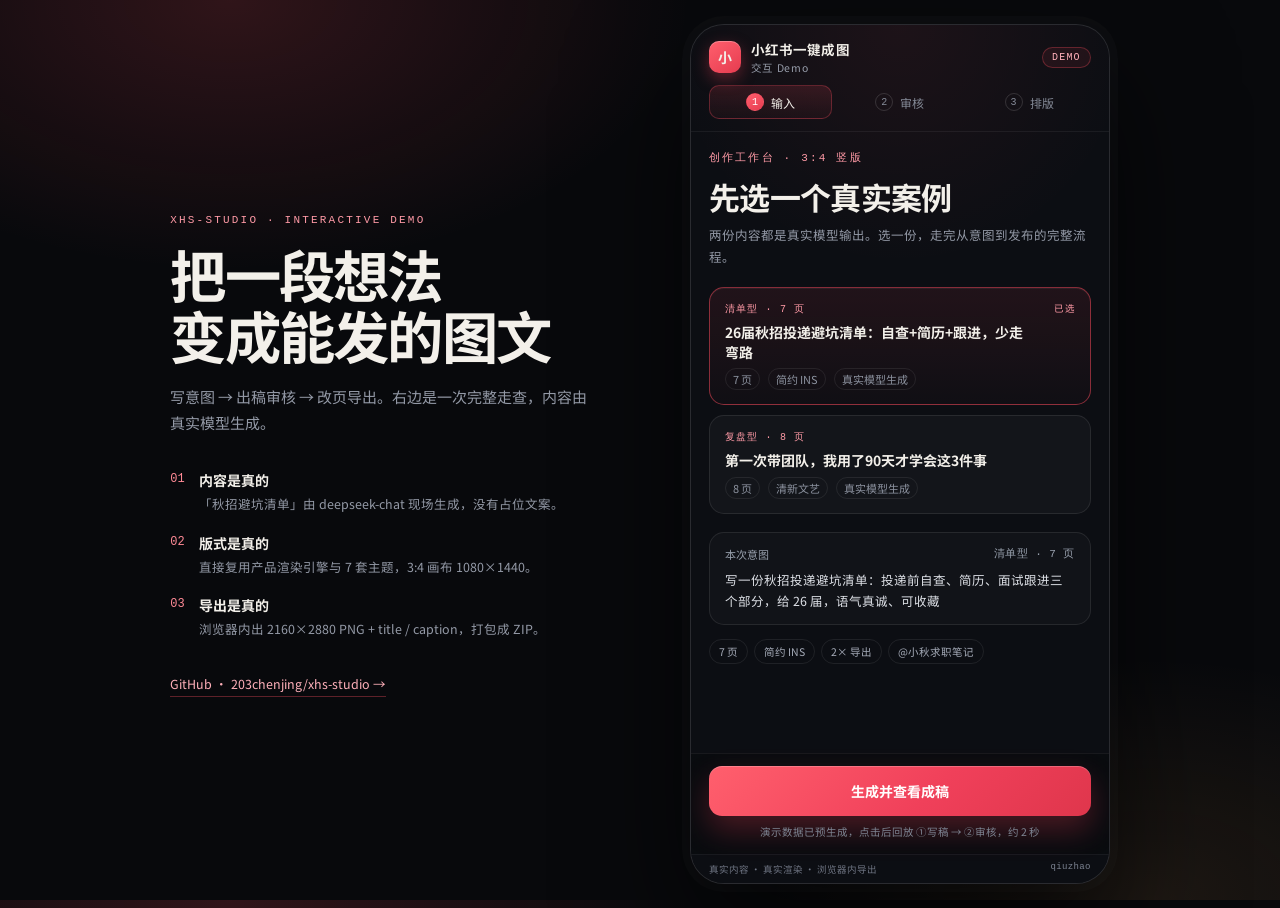
==== demo/index.html @ bb9d25ad "Add static mobile-first interactive demo - demo/: three-screen flow (input -> review -> layout/expor" ====
<!DOCTYPE html>
<html lang="zh-CN">
<head>
  <meta charset="UTF-8">
  <meta name="viewport" content="width=device-width, initial-scale=1.0, viewport-fit=cover">
  <meta name="theme-color" content="#0b0c10">
  <meta name="description" content="小红书一键成图：从一句意图到可发布的 3:4 图文。真实模型内容 + 真实渲染引擎 + 浏览器内导出 ZIP。">
  <title>小红书一键成图 · 交互 Demo</title>
  <link rel="icon" href="data:image/svg+xml,%3Csvg xmlns='http://www.w3.org/2000/svg' viewBox='0 0 32 32'%3E%3Crect width='32' height='32' rx='9' fill='%23f0405a'/%3E%3Ctext x='16' y='22' font-size='17' font-family='sans-serif' font-weight='700' text-anchor='middle' fill='%23fff'%3E%E5%B0%8F%3C/text%3E%3C/svg%3E">
  <link rel="preload" href="assets/fonts/xhs-sans-regular.woff2" as="font" type="font/woff2" crossorigin>
  <link rel="preload" href="assets/fonts/xhs-sans-bold.woff2" as="font" type="font/woff2" crossorigin>
  <link rel="preload" href="assets/fonts/xhs-serif-bold.woff2" as="font" type="font/woff2" crossorigin>
  <link rel="stylesheet" href="assets/fonts.css">
  <link rel="stylesheet" href="assets/page.css">
  <link rel="stylesheet" href="demo.css">
</head>
<body>
  <div class="desk">
    <aside class="desk-copy">
      <p class="eyebrow">xhs-studio · interactive demo</p>
      <h1>把一段想法<br>变成能发的图文</h1>
      <p class="desk-lead">写意图 → 出稿审核 → 改页导出。右边是一次完整走查，内容由真实模型生成。</p>
      <ul class="desk-list">
        <li><span>01</span><div><b>内容是真的</b><p>「秋招避坑清单」由 deepseek-chat 现场生成，没有占位文案。</p></div></li>
        <li><span>02</span><div><b>版式是真的</b><p>直接复用产品渲染引擎与 7 套主题，3:4 画布 1080×1440。</p></div></li>
        <li><span>03</span><div><b>导出是真的</b><p>浏览器内出 2160×2880 PNG + title / caption，打包成 ZIP。</p></div></li>
      </ul>
      <a class="desk-link" href="https://github.com/203chenjing/xhs-studio" target="_blank" rel="noreferrer">GitHub · 203chenjing/xhs-studio →</a>
    </aside>

    <div class="phone">
      <div class="app" id="app">
        <header class="app-top">
          <div class="brand">
            <span class="brand-mark" aria-hidden="true">小</span>
            <div class="brand-text">
              <b>小红书一键成图</b>
              <span>交互 Demo</span>
            </div>
          </div>
          <span class="pill">DEMO</span>
        </header>

        <nav class="stepper" id="stepper" aria-label="流程步骤">
          <button type="button" data-goto="1" class="is-active"><i>1</i><span>输入</span></button>
          <button type="button" data-goto="2"><i>2</i><span>审核</span></button>
          <button type="button" data-goto="3"><i>3</i><span>排版</span></button>
        </nav>

        <main class="screens" id="screens">
          <section class="screen is-active" data-screen="1" aria-label="输入意图">
            <div class="scroll">
              <p class="eyebrow">创作工作台 · 3:4 竖版</p>
              <h2 class="hero-title">先选一个真实案例</h2>
              <p class="hero-sub">两份内容都是真实模型输出。选一份，走完从意图到发布的完整流程。</p>

              <div class="decks" id="decks"></div>

              <div class="intent-card">
                <div class="intent-head">
                  <span>本次意图</span>
                  <span class="mono" id="intent-kicker">清单型 · 7 页</span>
                </div>
                <p id="intent-text"></p>
              </div>

              <div class="meta-chips" id="deck-meta"></div>
            </div>
            <div class="actions">
              <button type="button" class="btn primary" id="btn-start">生成并查看成稿</button>
              <p class="fine">演示数据已预生成，点击后回放 ①写稿 → ②审核，约 2 秒</p>
            </div>
          </section>

          <section class="screen" data-screen="2" aria-label="审核">
            <div class="scroll">
              <div class="risk"><span class="risk-dot" aria-hidden="true"></span><b>可以发</b><span>· 未发现发布风险</span></div>

              <div class="row-between">
                <h2 class="h2">发布文案</h2>
                <span class="mono" id="review-kicker">审核完成</span>
              </div>

              <div class="card">
                <div class="card-head">
                  <span>标题</span>
                  <button type="button" class="mini" data-copy="title">复制</button>
                </div>
                <p class="pub-title" id="review-title"></p>
                <div class="hooks" id="hooks"></div>
                <p class="hint">点候选标题可直接替换发布标题</p>
              </div>

              <div class="card">
                <div class="card-head">
                  <span>正文 + 话题</span>
                  <button type="button" class="mini" data-copy="caption">复制</button>
                </div>
                <p class="caption" id="review-caption"></p>
                <button type="button" class="link expand" id="btn-expand-caption">展开全文</button>
              </div>

              <details class="checks">
                <summary>发布前检查 · 3 项通过</summary>
                <ul>
                  <li><span>标题 24 字</span><em>信息流可完整展示</em></li>
                  <li><span>封面 3:4</span><em>1080×1440 · 2× 导出</em></li>
                  <li><span>话题 8 个</span><em>覆盖秋招 / 简历 / 面试</em></li>
                </ul>
              </details>
            </div>
            <div class="actions two">
              <button type="button" class="btn ghost" data-goto="1">上一步</button>
              <button type="button" class="btn primary" data-goto="3">开始排版</button>
            </div>
          </section>

          <section class="screen" data-screen="3" aria-label="排版与导出">
            <div class="scroll layout-scroll">
              <div class="row-between">
                <div class="layout-meta">
                  <span class="badge" id="page-type">封面</span>
                  <span class="mono" id="page-count">1 / 7</span>
                </div>
                <span class="mono layout-hint">左右滑动</span>
              </div>

              <div class="theme-block">
                <div class="theme-head"><span>风格</span><span class="mono" id="theme-name">简约 INS</span></div>
                <div class="theme-scroll" id="theme-row"></div>
              </div>

              <div class="carousel" id="carousel" aria-label="页面预览"></div>
              <div class="dots" id="dots"></div>
            </div>
            <div class="actions">
              <button type="button" class="btn primary" id="btn-export">导出发布包</button>
              <div class="actions-sub">
                <button type="button" class="link" id="btn-copy-all">复制标题和正文</button>
                <button type="button" class="link" id="btn-restart">重新体验</button>
              </div>
            </div>
          </section>
        </main>

        <footer class="app-foot">
          <span>真实内容 · 真实渲染 · 浏览器内导出</span>
          <span class="mono" id="foot-deck">qiuzhao</span>
        </footer>
      </div>
    </div>
  </div>

  <div class="gen" id="gen" hidden>
    <div class="gen-card">
      <div class="gen-skel" aria-hidden="true">
        <span class="sk t"></span><span class="sk"></span><span class="sk"></span><span class="sk short"></span>
      </div>
      <p class="gen-stage" id="gen-stage">① 正在写稿…</p>
      <div class="gen-bar"><span id="gen-bar-fill"></span></div>
      <p class="gen-note" id="gen-note">按 3:4 画布自由组页 · 约 2 秒</p>
    </div>
  </div>

  <div class="modal" id="export-modal" hidden>
    <div class="sheet" role="dialog" aria-modal="true" aria-labelledby="export-title">
      <div class="sheet-grab" aria-hidden="true"></div>
      <h3 id="export-title">正在导出发布包</h3>
      <p class="sheet-sub" id="export-sub">逐页渲染 2160×2880 PNG…</p>
      <div class="bar"><span id="export-bar"></span></div>
      <p class="mono sheet-status" id="export-status">0 / 7</p>
      <div class="sheet-actions" id="export-actions" hidden>
        <a class="btn primary" id="btn-download" download>下载 ZIP</a>
        <button type="button" class="btn ghost" id="btn-export-close">完成</button>
      </div>
    </div>
  </div>

  <div class="toast" id="toast" role="status" aria-live="polite" hidden></div>
  <div id="export-stage" aria-hidden="true"></div>

  <script src="deck.js"></script>
  <script src="assets/themes.js"></script>
  <script src="assets/engine.js"></script>
  <script src="assets/vendor/html-to-image.min.js"></script>
  <script src="assets/vendor/jszip.min.js"></script>
  <script src="demo.js"></script>
</body>
</html>
---- demo/assets/fonts.css ----
/* 本地子集字体（GB2312 + ASCII + 常用标点，共约 3.7MB）。
   预览、导出与 CI 视觉回归共用同一份字形，不依赖 Google Fonts。
   由 tools/build_page_fonts.py 生成。 */
@font-face {
  font-family: "XHS Serif";
  src: url("fonts/xhs-serif-bold.woff2") format("woff2");
  font-weight: 700;
  font-style: normal;
  font-display: swap;
}
@font-face {
  font-family: "XHS Sans";
  src: url("fonts/xhs-sans-regular.woff2") format("woff2");
  font-weight: 400;
  font-style: normal;
  font-display: swap;
}
@font-face {
  font-family: "XHS Sans";
  src: url("fonts/xhs-sans-bold.woff2") format("woff2");
  font-weight: 600 700;
  font-style: normal;
  font-display: swap;
}
---- demo/assets/page.css ----
/* ══════════════════════════════════════
       XHS PAGE (1080 x 1440) — 大字号信息流
       画布：1080×1440（3:4）；导出默认 2×=2160×2880
       边距：56 / 52 / 52（安全区不低于 48）；列表项等高撑满
       ══════════════════════════════════════ */

/* 字体定义统一放在 fonts.css（index.html 首次加载） */
    .xhs-page {
      width: 1080px; height: 1440px; overflow: hidden;
      background: var(--page-bg); color: var(--page-fg);
      font-family: var(--page-font-body); position: relative;
      --page-paper-texture: 0.028;
      /* 笔记卡片面 — 各页型共用 */
      --page-card-accent-w: 5px;
      --page-card-radius: calc(var(--page-radius) + 8px);
      --page-card-elev:
        var(--page-shadow),
        0 1px 2px color-mix(in srgb, var(--page-fg) 4%, transparent);
    }
    .page-inner {
      width: 100%; height: 100%; display: flex; flex-direction: column;
      padding: 56px 52px 52px; position: relative;
    }
    .page-inner::after {
      content: "";
      position: absolute; inset: 0; pointer-events: none; z-index: 3;
      opacity: var(--page-paper-texture, 0);
      background-image:
        repeating-linear-gradient(
          0deg,
          transparent,
          transparent 3px,
          color-mix(in srgb, var(--page-fg) 2.5%, transparent) 3px,
          color-mix(in srgb, var(--page-fg) 2.5%, transparent) 4px
        ),
        repeating-linear-gradient(
          90deg,
          transparent,
          transparent 5px,
          color-mix(in srgb, var(--page-accent) 1.8%, transparent) 5px,
          color-mix(in srgb, var(--page-accent) 1.8%, transparent) 6px
        ),
        radial-gradient(ellipse 120% 80% at 18% 12%, color-mix(in srgb, var(--page-accent) 4%, transparent), transparent 58%),
        radial-gradient(ellipse 90% 70% at 88% 92%, color-mix(in srgb, var(--page-fg) 3%, transparent), transparent 52%);
      mix-blend-mode: multiply;
    }
    .page-content {
      flex: 1; overflow: hidden; min-height: 0; padding-bottom: 4px;
      display: flex; flex-direction: column;
    }

    /* 叙事进度条 — 轻量、不抢大字正文 */
    .page-nav-chrome {
      display: flex; align-items: center; justify-content: space-between;
      flex-wrap: wrap; gap: 8px 12px; flex-shrink: 0;
      margin: 0 0 12px; min-height: 28px;
    }
    .page-progress {
      font-family: var(--page-font-mono); font-size: 18px; font-weight: 600;
      letter-spacing: 0.08em; color: var(--page-muted); opacity: 0.85;
    }
    .page-role {
      font-size: 18px; font-weight: 600; color: var(--page-kicker);
      letter-spacing: 0.06em;
      padding: 4px 0;
      border-bottom: 2px solid color-mix(in srgb, var(--page-accent) 55%, transparent);
    }
    .page-bridge {
      font-size: 22px; line-height: 1.45; color: var(--page-muted);
      margin: 0 0 12px; flex-shrink: 0;
      padding-left: 14px;
      border-left: 3px solid color-mix(in srgb, var(--page-accent) 45%, transparent);
    }
    .chapter-page .page-nav-chrome { margin-bottom: 8px; }
    .chapter-page .page-bridge { display: none; }

    /* 品牌顶栏 — 非封面轻量 author + 页码 */
    .page-e-top {
      display: flex; align-items: center; justify-content: space-between;
      gap: 12px; flex-shrink: 0;
      margin: 0 0 10px; padding-bottom: 8px;
      border-bottom: 1px solid color-mix(in srgb, var(--page-border) 38%, transparent);
      font-size: 16px; font-weight: 500; color: var(--page-muted);
      letter-spacing: 0.04em;
    }
    .e-top-author {
      font-family: var(--page-font-body);
      opacity: 0.9;
    }
    .e-top-page {
      font-family: var(--page-font-mono);
      font-size: 15px; font-weight: 600;
      letter-spacing: 0.1em; opacity: 0.75;
    }

    /* Footer meta — 弱化，不抢正文 */
    .page-footer {
      display: flex; justify-content: space-between; align-items: center;
      padding-top: 14px;
      border-top: 1px solid color-mix(in srgb, var(--page-border) 42%, transparent);
      flex-shrink: 0; margin-top: auto; z-index: 1;
    }
    .footer-left { display: flex; align-items: center; gap: 8px; }
    .footer-avatar {
      width: 34px; height: 34px; border-radius: 50%;
      background: color-mix(in srgb, var(--page-accent) 85%, var(--page-bg));
      color: var(--page-bg);
      display: flex; align-items: center; justify-content: center;
      font-size: 13px; font-weight: 700; font-family: var(--page-font-title);
      opacity: 0.92;
    }
    .footer-author { font-size: 15px; font-weight: 500; color: var(--page-muted); }
    .footer-brand { font-size: 14px; color: var(--page-muted); opacity: 0.85; }

    /* Tags — 小红书话题 pill */
    .tags { display: flex; flex-wrap: wrap; gap: 12px; margin-top: 16px; }
    .tag, .tag-pill {
      font-size: 18px; font-weight: 600; padding: 10px 20px;
      background: color-mix(in srgb, var(--page-accent) 14%, var(--page-tag-bg));
      color: var(--page-tag-fg);
      border-radius: 999px;
      border: 1px solid color-mix(in srgb, var(--page-accent) 18%, transparent);
      letter-spacing: 0.02em;
      line-height: 1.2;
    }
    .ending-content .tags,
    .cover-content .tags { justify-content: center; }

    /* Cover — 杂志封面感：kicker / 主标题 / 副标分层留白 */
    .cover-page { background: var(--page-cover-deco); }
    .cover-deco {
      position: absolute; inset: 0; pointer-events: none;
      background:
        radial-gradient(ellipse 85% 55% at 92% 8%, color-mix(in srgb, var(--page-accent) 14%, transparent), transparent 58%),
        radial-gradient(ellipse 75% 50% at 6% 94%, color-mix(in srgb, var(--page-accent2, var(--page-accent)) 11%, transparent), transparent 52%);
    }
    .cover-content {
      display: flex; flex-direction: column; justify-content: center;
      gap: 0; min-height: 0; position: relative; z-index: 1;
      padding: 12px 0;
    }
    .cover-hero {
      position: absolute; inset: 0; z-index: 0; overflow: hidden;
    }
    .cover-hero-img {
      width: 100%; height: 100%; object-fit: cover; display: block;
    }
    .cover-hero-veil {
      position: absolute; inset: 0;
      background: linear-gradient(180deg, rgba(0,0,0,0.18) 0%, rgba(0,0,0,0.55) 70%, rgba(0,0,0,0.72) 100%);
    }
    .cover-with-image .cover-title,
    .cover-with-image .cover-sub,
    .cover-with-image .kicker { color: #fff; text-shadow: 0 2px 18px rgba(0,0,0,0.35); }
    .cover-with-image .cover-sub { color: rgba(255,255,255,0.88); }
    .cover-with-image .kicker { color: rgba(255,255,255,0.9); }
    .cover-with-image .kicker::before {
      background: linear-gradient(90deg, rgba(255,255,255,0.95), rgba(255,255,255,0.55));
    }
    .cover-with-image .tag {
      background: rgba(255,255,255,0.18); color: #fff; border: none;
    }
    .cover-with-image .page-footer {
      border-top-color: rgba(255,255,255,0.28); color: #fff; position: relative; z-index: 1;
    }
    .cover-with-image .footer-author,
    .cover-with-image .footer-brand { color: rgba(255,255,255,0.9); }
    .kicker {
      font-size: 22px; letter-spacing: 0.14em; color: var(--page-kicker);
      font-weight: 700; margin-bottom: 28px; text-transform: uppercase;
      font-family: var(--page-font-mono);
      display: flex; align-items: center; gap: 14px;
    }
    .kicker::before {
      content: ""; flex-shrink: 0;
      width: 32px; height: 4px; border-radius: 2px;
      background: linear-gradient(90deg, var(--page-accent), var(--page-accent2, var(--page-accent)));
    }
    .cover-title {
      font-family: var(--page-font-title); font-size: 108px; line-height: 1.08;
      font-weight: 700; margin-bottom: 28px; letter-spacing: -0.02em;
    }
    .cover-sub {
      font-size: 38px; color: var(--page-muted); line-height: 1.55;
      max-width: 92%; font-weight: 500;
    }
    .cover-content .tags { margin-top: 36px; }

    /* Shared image blocks */
    .block-thumb {
      width: 100%; height: 280px; margin-bottom: 16px; overflow: hidden;
      border-radius: var(--page-radius);
      border: var(--page-border-w) solid var(--page-border);
      flex-shrink: 0;
    }
    .block-thumb-img { width: 100%; height: 100%; object-fit: cover; display: block; }

    /* Photo page: large hero + short copy */
    .photo-content { display: flex; flex-direction: column; gap: 16px; min-height: 0; }
    .photo-hero {
      flex: 1 1 auto; min-height: 680px; overflow: hidden;
      border-radius: var(--page-radius);
      border: var(--page-border-w) solid var(--page-border);
      background: var(--page-card);
    }
    .photo-hero-img { width: 100%; height: 100%; object-fit: cover; display: block; }
    .photo-copy { flex-shrink: 0; }
    .photo-body { font-size: 28px; line-height: 1.5; color: var(--page-muted); }

    /* Gallery collage */
    .gallery-content { display: flex; flex-direction: column; min-height: 0; }
    .gallery-grid {
      flex: 1 1 auto; min-height: 0; display: grid; gap: 12px;
    }
    .gallery-grid.g1 { grid-template-columns: 1fr; grid-template-rows: 1fr; }
    .gallery-grid.g2 { grid-template-columns: 1fr 1fr; grid-template-rows: 1fr; }
    .gallery-grid.g3 { grid-template-columns: 1fr 1fr; grid-template-rows: 1.2fr 1fr; }
    .gallery-grid.g3 .gallery-cell:first-child { grid-column: 1 / -1; }
    .gallery-grid.g4 { grid-template-columns: 1fr 1fr; grid-template-rows: 1fr 1fr; }
    .gallery-grid.gmany { grid-template-columns: 1fr 1fr 1fr; grid-auto-rows: 1fr; }
    .gallery-cell {
      overflow: hidden; border-radius: var(--page-radius);
      border: var(--page-border-w) solid var(--page-border);
      min-height: 0; background: var(--page-card);
    }
    .gallery-img { width: 100%; height: 100%; object-fit: cover; display: block; }

    /* Chapter — 强化「章节感」 */
    .chapter-page { background: var(--page-chapter-bg, var(--page-bg)); }
    .chapter-content {
      display: flex; flex-direction: column; justify-content: center;
      align-items: flex-start; gap: 6px;
    }
    .chapter-role {
      font-family: var(--page-font-mono); font-size: 22px; font-weight: 700;
      letter-spacing: 0.18em; color: var(--page-kicker); margin-bottom: 10px;
      text-transform: none;
    }
    .chapter-rule {
      width: 72px; height: 4px; margin-bottom: 18px;
      background: var(--page-accent); border-radius: 2px; opacity: 0.9;
    }
    .chapter-no {
      font-family: var(--page-font-title); font-size: 120px; font-weight: 700;
      color: var(--page-accent); line-height: 1; margin-bottom: 10px; opacity: 0.9;
    }
    .chapter-title {
      font-family: var(--page-font-title); font-size: 74px; line-height: 1.12;
      font-weight: 700; margin-bottom: 14px;
    }
    .chapter-desc { font-size: 32px; color: var(--page-muted); line-height: 1.5; max-width: 92%; }

    /* Block title — 信息流主标题层级 */
    .block-title {
      font-family: var(--page-font-title); font-size: 68px; font-weight: 700;
      line-height: 1.14; margin-bottom: 18px; flex-shrink: 0;
      letter-spacing: -0.02em; color: var(--page-fg);
    }
    .block-intro {
      font-size: 30px; color: var(--page-muted); margin-bottom: 20px;
      line-height: 1.55; flex-shrink: 0; font-weight: 500;
      padding-left: 16px;
      border-left: 4px solid color-mix(in srgb, var(--page-accent) 50%, transparent);
    }

    /* Points — 编号 pill + 左侧色条，与 timeline/summary 同系卡片 */
    .points-list {
      list-style: none; display: flex; flex-direction: column;
      flex: 1 1 auto; justify-content: stretch; gap: 18px; min-height: 0;
      counter-reset: point-item;
    }
    .points-list.sm { gap: 10px; flex: 0 1 auto; }
    .points-list li {
      display: flex; flex-direction: column; justify-content: center; gap: 12px;
      flex: 1 1 0; min-height: 0;
      counter-increment: point-item;
      background: var(--page-card);
      border: var(--page-border-w) solid color-mix(in srgb, var(--page-border) 55%, transparent);
      border-radius: var(--page-card-radius);
      padding: 24px 28px 24px 30px;
      box-shadow: var(--page-card-elev);
      position: relative; overflow: hidden;
    }
    .points-list li::before {
      content: ""; position: absolute; left: 0; top: 0; bottom: 0;
      width: var(--page-card-accent-w);
      background: linear-gradient(180deg, var(--page-accent), var(--page-accent2, var(--page-accent)));
      border-radius: var(--page-card-accent-w) 0 0 var(--page-card-accent-w);
    }
    .points-list.sm li {
      padding: 12px 16px 12px 18px; gap: 6px; flex: 0 0 auto; justify-content: flex-start;
      border-radius: calc(var(--page-radius) + 4px);
    }
    .points-list.sm li::before { width: 4px; }
    .pt-head {
      display: flex; align-items: flex-start; gap: 14px;
      font-size: 40px; font-weight: 700; color: var(--page-fg);
      font-family: var(--page-font-title);
      line-height: 1.26;
    }
    .pt-head::before {
      content: counter(point-item, decimal-leading-zero);
      flex-shrink: 0;
      display: inline-flex; align-items: center; justify-content: center;
      min-width: 52px; height: 52px; padding: 0 10px;
      border-radius: 16px;
      background: color-mix(in srgb, var(--page-accent) 14%, var(--page-bg));
      color: var(--page-accent);
      font-family: var(--page-font-mono);
      font-size: 24px; font-weight: 700; letter-spacing: 0.04em;
      line-height: 1;
    }
    .points-list.sm .pt-head {
      font-size: 28px; gap: 10px;
    }
    .points-list.sm .pt-head::before {
      min-width: 36px; height: 36px; font-size: 16px; border-radius: 10px;
    }
    .pt-body {
      display: block;
      font-size: 28px; line-height: 1.55; color: var(--page-muted);
      padding-left: 66px;
    }
    .points-list.sm .pt-body {
      font-size: 22px; line-height: 1.45; padding-left: 46px;
    }

    /* Points ledger — 账本清单：无卡片，行间分割线 + 斜体序号 */
    .points-ledger {
      list-style: none; display: flex; flex-direction: column;
      flex: 1 1 auto; justify-content: stretch; gap: 0; min-height: 0;
      counter-reset: ledger-item;
    }
    .points-ledger.sm { flex: 0 1 auto; }
    .points-ledger > li {
      display: flex; align-items: flex-start; gap: 16px;
      flex: 1 1 0; min-height: 0;
      padding: 18px 0;
      border-top: 1px solid color-mix(in srgb, var(--page-border) 55%, transparent);
      background: transparent;
      box-shadow: none;
      border-radius: 0;
      position: relative;
    }
    .points-ledger > li:last-child {
      border-bottom: 1px solid color-mix(in srgb, var(--page-border) 55%, transparent);
    }
    .points-ledger.sm > li {
      padding: 10px 0; gap: 12px; flex: 0 0 auto;
    }
    .ledger-idx {
      flex-shrink: 0;
      width: 44px;
      font-family: var(--page-font-mono);
      font-size: 22px; font-weight: 600; font-style: italic;
      color: color-mix(in srgb, var(--page-accent) 72%, var(--page-muted));
      letter-spacing: 0.06em;
      line-height: 1.35;
      padding-top: 4px;
    }
    .points-ledger.sm .ledger-idx {
      width: 32px; font-size: 16px; padding-top: 2px;
    }
    .ledger-main {
      flex: 1 1 auto; min-width: 0;
      display: flex; flex-direction: column; gap: 6px;
    }
    .points-ledger .pt-head {
      display: block;
      font-size: 34px; font-weight: 700;
      font-family: var(--page-font-title);
      line-height: 1.28; color: var(--page-fg);
      padding-left: 0;
    }
    .points-ledger .pt-head::before { content: none; display: none; }
    .points-ledger .pt-body {
      display: block;
      font-size: 26px; line-height: 1.5; color: var(--page-muted);
      padding-left: 0;
    }
    .points-ledger.sm .pt-head { font-size: 24px; }
    .points-ledger.sm .pt-body { font-size: 20px; line-height: 1.45; }
    .points-ledger-page .block-intro { margin-bottom: 14px; }

    /* Timeline — 单条竖线 + 圆点；卡片无左侧色条（避免与轴线双线） */
    .timeline {
      display: flex; flex-direction: column;
      flex: 1 1 auto; justify-content: space-between; gap: 16px;
      width: 100%; max-width: 100%; min-height: 0; position: relative;
      --timeline-rail-w: 32px;
      --timeline-gap: 18px;
    }
    .timeline::before {
      content: ""; position: absolute;
      left: calc(var(--timeline-rail-w) / 2);
      top: 0; bottom: 0; width: 2px;
      transform: translateX(-50%);
      background: color-mix(in srgb, var(--page-accent) 28%, var(--page-border));
      z-index: 0; pointer-events: none;
    }
    .timeline:has(.timeline-step:only-child)::before { display: none; }
    .timeline.sm {
      flex: 0 1 auto; justify-content: flex-start; gap: 12px;
      --timeline-rail-w: 28px;
      --timeline-gap: 14px;
    }
    .timeline-step {
      display: flex; gap: var(--timeline-gap); align-items: center;
      flex: 1 1 0; min-height: 0; min-width: 0;
      width: 100%; max-width: 100%; position: relative;
      z-index: 1;
    }
    .timeline.sm .timeline-step {
      flex: 0 0 auto;
    }
    .step-rail {
      flex: 0 0 var(--timeline-rail-w);
      display: flex; justify-content: center; align-items: center;
      align-self: center; flex-shrink: 0;
      position: relative; z-index: 1;
    }
    .step-dot {
      width: 12px; height: 12px; border-radius: 50%;
      background: var(--page-accent);
      box-shadow: 0 0 0 3px var(--page-bg);
      position: relative; z-index: 1; flex-shrink: 0;
    }
    .timeline.sm .step-dot {
      width: 10px; height: 10px;
      box-shadow: 0 0 0 2px var(--page-bg);
    }
    .step-card {
      flex: 1 1 0; min-width: 0; max-width: 100%;
      display: flex; flex-direction: column; justify-content: flex-start; gap: 8px;
      background: var(--page-card);
      border: var(--page-border-w) solid color-mix(in srgb, var(--page-border) 55%, transparent);
      border-radius: var(--page-card-radius);
      padding: 20px 24px 20px 24px;
      box-shadow: var(--page-card-elev);
      position: relative; overflow: hidden;
    }
    .timeline.sm .step-card {
      padding: 10px 14px 10px 14px; gap: 6px;
      border-radius: calc(var(--page-radius) + 2px);
    }
    .step-badge {
      display: inline-flex; align-self: flex-start;
      padding: 3px 12px; margin: 0 0 2px;
      background: color-mix(in srgb, var(--page-accent) 13%, var(--page-bg));
      color: var(--page-accent);
      border-radius: 999px;
      font-family: var(--page-font-mono); font-size: 18px; font-weight: 700;
      letter-spacing: 0.08em; line-height: 1.3;
    }
    .timeline.sm .step-badge { font-size: 15px; padding: 2px 10px; margin-bottom: 0; }
    .step-badge + .step-head { margin-top: 2px; }
    .timeline.sm .step-badge + .step-head { margin-top: 0; }
    .step-head {
      font-family: var(--page-font-title); font-size: 36px; font-weight: 700;
      line-height: 1.22; color: var(--page-fg);
    }
    .timeline.sm .step-head { font-size: 28px; }
    .step-body {
      font-size: 26px; line-height: 1.45; color: var(--page-muted);
      margin: 0;
    }
    .timeline.sm .step-body { font-size: 22px; line-height: 1.4; }

    /* Card — 单卡干货页 */
    .card-block {
      background: var(--page-card);
      border: var(--page-border-w) solid color-mix(in srgb, var(--page-border) 55%, transparent);
      border-radius: var(--page-card-radius); padding: 36px 32px 36px 34px;
      box-shadow: var(--page-card-elev);
      flex: 1 1 auto; display: flex; flex-direction: column; justify-content: center;
      min-height: 0; position: relative; overflow: hidden;
    }
    .card-block::before {
      content: ""; position: absolute; left: 0; top: 0; bottom: 0;
      width: var(--page-card-accent-w);
      background: linear-gradient(180deg, var(--page-accent), var(--page-accent2, var(--page-accent)));
      border-radius: var(--page-card-accent-w) 0 0 var(--page-card-accent-w);
    }
    .card-block.sm { padding: 18px 18px 18px 20px; flex: 0 1 auto; }
    .card-block.sm::before { width: 4px; }
    .card-label {
      font-family: var(--page-font-mono); font-size: 18px; font-weight: 700;
      letter-spacing: 0.12em; color: var(--page-kicker); margin-bottom: 14px;
      text-transform: uppercase;
    }
    .card-title {
      font-family: var(--page-font-title); font-size: 58px; font-weight: 700;
      margin-bottom: 16px; line-height: 1.16; letter-spacing: -0.02em;
    }
    .card-body { font-size: 30px; line-height: 1.55; color: var(--page-fg); font-weight: 500; }
    .card-tips { list-style: none; margin-top: 22px; display: flex; flex-direction: column; gap: 12px; }
    .card-tips li {
      font-size: 26px; color: var(--page-muted); padding: 12px 16px 12px 44px;
      position: relative; line-height: 1.45;
      background: color-mix(in srgb, var(--page-accent) 6%, var(--page-bg));
      border-radius: calc(var(--page-radius) + 4px);
    }
    .card-tips li::before {
      content: ""; position: absolute; left: 18px; top: 50%; transform: translateY(-50%);
      width: 8px; height: 8px; border-radius: 50%;
      background: var(--page-accent);
    }

    /* Quote — bridge 顶栏固定，金句在 quote-hero 内垂直居中 */
    .quote-page .page-content.quote-content {
      flex-direction: column;
      justify-content: flex-start;
      align-items: stretch;
    }
    .quote-page .page-bridge {
      flex-shrink: 0;
      margin-bottom: 4px;
      max-width: 100%;
    }
    .quote-page .page-nav-chrome { margin-bottom: 6px; }
    .quote-page .quote-hero {
      flex: 1 1 auto;
      display: flex;
      align-items: center;
      justify-content: center;
      min-height: 0;
      width: 100%;
    }
    .quote-variant-sidebar .quote-hero,
    .quote-variant-left-bar .quote-hero {
      justify-content: flex-start;
    }
    .quote-variant-center-hero .quote-hero,
    .quote-variant-centered .quote-hero {
      justify-content: center;
      align-items: center;
    }
    .quote-block {
      border-left: 5px solid var(--page-quote-border); padding: 28px 32px;
      max-width: 94%;
    }
    .quote-variant-sidebar .quote-sidebar {
      border-left-width: 5px;
      padding: 28px 32px;
    }
    .quote-variant-sidebar .quote-text { font-style: italic; font-synthesis: none; }
    .quote-variant-left-bar .quote-text { font-style: italic; font-synthesis: none; }
    .quote-block.sm { padding: 14px 20px; border-left-width: 3px; }
    .quote-text {
      font-family: var(--page-font-title); font-size: 60px; line-height: 1.42;
      font-weight: 600; font-style: italic;
    }
    .quote-block.sm .quote-text { font-size: 36px; }
    .quote-from { display: block; margin-top: 18px; font-size: 24px; color: var(--page-muted); font-style: normal; }

    /* Compare — 卡片化对比（非 Excel），1080 竖版信息流 */
    .compare-page .block-title { margin-bottom: 18px; }
    .compare-grow {
      flex: 1 1 auto; min-height: 0;
      display: flex; flex-direction: column; justify-content: stretch;
    }
    .compare-card {
      flex: 1 1 auto; min-height: 0;
      display: flex; flex-direction: column; gap: 16px;
      --compare-row-gap: 14px;
      --compare-cell-gap: 10px;
      background: transparent;
      border: none; box-shadow: none; overflow: visible;
    }
    .compare-card.sm {
      flex: 0 1 auto; gap: 10px;
      --compare-row-gap: 8px;
      --compare-cell-gap: 6px;
    }

    .compare-head {
      display: grid;
      grid-template-columns: var(--compare-grid-cols, minmax(168px, 24%) 1fr 1fr);
      gap: var(--compare-cell-gap);
      flex-shrink: 0;
    }
    .compare-head-cell {
      display: flex; flex-direction: column; align-items: center; justify-content: center;
      text-align: center;
      padding: 20px 16px;
      border-radius: calc(var(--page-card-radius) - 4px);
      font-family: var(--page-font-title); font-weight: 700;
      font-size: 28px; line-height: 1.35; letter-spacing: 0.02em;
      word-break: break-word; min-height: 76px;
    }
    .compare-card.sm .compare-head-cell {
      padding: 12px 10px; font-size: 18px; min-height: 52px;
    }
    .compare-head-cell.col-dim {
      align-items: flex-start; text-align: left;
      color: var(--page-muted); font-size: 22px; letter-spacing: 0.08em;
      background: color-mix(in srgb, var(--page-fg) 6%, var(--page-card));
      border: var(--page-border-w) solid color-mix(in srgb, var(--page-border) 50%, transparent);
    }
    .compare-card.sm .compare-head-cell.col-dim { font-size: 15px; }
    .compare-head-cell.col-neg {
      color: var(--page-neg);
      background: color-mix(in srgb, var(--page-neg) 18%, var(--page-card));
      border: var(--page-border-w) solid color-mix(in srgb, var(--page-neg) 28%, transparent);
    }
    .compare-head-cell.col-pos {
      color: var(--page-pos);
      background: color-mix(in srgb, var(--page-pos) 18%, var(--page-card));
      border: var(--page-border-w) solid color-mix(in srgb, var(--page-pos) 28%, transparent);
    }
    .compare-head-cell.col-neutral {
      color: var(--page-fg);
      background: color-mix(in srgb, var(--page-fg) 5%, var(--page-card));
      border: var(--page-border-w) solid color-mix(in srgb, var(--page-border) 50%, transparent);
    }
    .compare-head-cell.has-tone-label::before {
      display: block;
      font-family: var(--page-font-mono);
      font-size: 14px; font-weight: 700;
      letter-spacing: 0.14em; margin-bottom: 6px; opacity: 0.82;
    }
    .compare-card.sm .compare-head-cell.has-tone-label::before { font-size: 11px; margin-bottom: 3px; }
    .compare-head-cell.col-neg.has-tone-label::before { content: "避免"; }
    .compare-head-cell.col-pos.has-tone-label::before { content: "推荐"; }

    .compare-body {
      flex: 1 1 auto; min-height: 0;
      display: flex; flex-direction: column; gap: var(--compare-row-gap);
      justify-content: stretch;
    }
    .compare-card.sm .compare-body { flex: 0 1 auto; justify-content: flex-start; }

    .compare-row {
      display: grid;
      grid-template-columns: var(--compare-grid-cols, minmax(168px, 24%) 1fr 1fr);
      gap: var(--compare-cell-gap);
      flex: 1 1 0; min-height: 0;
      background: var(--page-card);
      border: var(--page-border-w) solid color-mix(in srgb, var(--page-border) 55%, transparent);
      border-radius: var(--page-card-radius);
      box-shadow: var(--page-card-elev);
      overflow: hidden;
    }
    .compare-card.sm .compare-row { flex: 0 0 auto; }

    .compare-cell {
      display: flex; align-items: center; justify-content: center;
      text-align: center;
      padding: 22px 18px;
      font-size: 26px; line-height: 1.5; word-break: break-word;
      min-height: 0;
    }
    .compare-card.sm .compare-cell { padding: 12px 14px; font-size: 18px; }
    .compare-cell.col-dim {
      justify-content: flex-start; text-align: left;
      font-weight: 700; font-size: 24px; color: var(--page-fg);
      background: color-mix(in srgb, var(--page-fg) 7%, var(--page-card));
      border-right: 1px solid color-mix(in srgb, var(--page-border) 42%, transparent);
    }
    .compare-card.sm .compare-cell.col-dim { font-size: 17px; }
    .compare-cell.col-neg:not(.col-dim) {
      color: color-mix(in srgb, var(--page-neg) 42%, var(--page-fg));
      background: color-mix(in srgb, var(--page-neg) 7%, var(--page-card));
    }
    .compare-cell.col-pos:not(.col-dim) {
      color: color-mix(in srgb, var(--page-pos) 42%, var(--page-fg));
      background: color-mix(in srgb, var(--page-pos) 7%, var(--page-card));
    }
    .compare-cell.col-neutral:not(.col-dim) { color: var(--page-fg); }
    .col-neg { color: var(--page-neg); }
    .col-pos { color: var(--page-pos); }
    .col-neutral { color: var(--page-fg); }

    /* Summary — 编号 pill 卡片，与 points/timeline 同系 */
    .summary-page {
      background: linear-gradient(
        165deg,
        color-mix(in srgb, var(--page-accent) 12%, var(--page-bg)) 0%,
        var(--page-bg) 38%,
        color-mix(in srgb, var(--page-accent2, var(--page-accent)) 8%, var(--page-bg)) 100%
      );
    }
    .summary-content {
      display: flex; flex-direction: column; gap: 8px; min-height: 0;
    }
    .summary-head {
      flex-shrink: 0; margin-bottom: 10px;
      padding-bottom: 16px;
      border-bottom: 3px solid color-mix(in srgb, var(--page-accent) 50%, transparent);
    }
    .summary-page .block-title { margin-bottom: 0; }
    .summary-list {
      list-style: none; display: flex; flex-direction: column;
      flex: 1 1 auto; justify-content: stretch; gap: 18px; min-height: 0;
      margin: 0; padding: 0;
    }
    .summary-list.sm { gap: 10px; flex: 0 1 auto; }
    .summary-card {
      display: flex; align-items: flex-start; gap: 20px;
      flex: 1 1 0; min-height: 0;
      padding: 24px 28px 24px 30px;
      background: var(--page-card);
      border: var(--page-border-w) solid color-mix(in srgb, var(--page-border) 55%, transparent);
      border-radius: var(--page-card-radius);
      box-shadow: var(--page-card-elev);
      position: relative;
      overflow: hidden;
    }
    .summary-card::before {
      content: ""; position: absolute; left: 0; top: 0; bottom: 0;
      width: var(--page-card-accent-w);
      background: linear-gradient(180deg, var(--page-accent), var(--page-accent2, var(--page-accent)));
      border-radius: var(--page-card-accent-w) 0 0 var(--page-card-accent-w);
    }
    .summary-list.sm .summary-card {
      flex: 0 0 auto; padding: 14px 16px 14px 18px; gap: 12px;
      border-radius: calc(var(--page-radius) + 4px);
    }
    .summary-list.sm .summary-card::before { width: 4px; }
    .summary-index {
      flex-shrink: 0;
      display: inline-flex; align-items: center; justify-content: center;
      min-width: 56px; height: 56px; padding: 0 12px;
      border-radius: 18px;
      background: color-mix(in srgb, var(--page-accent) 14%, var(--page-bg));
      font-family: var(--page-font-mono);
      font-size: 26px; font-weight: 700; line-height: 1;
      color: var(--page-accent);
      letter-spacing: 0.04em;
    }
    .summary-list.sm .summary-index {
      min-width: 38px; height: 38px; font-size: 17px; border-radius: 11px;
    }
    .summary-text {
      flex: 1; min-width: 0; align-self: center;
      font-size: 30px; line-height: 1.55; color: var(--page-fg);
      font-weight: 500;
    }
    .summary-list.sm .summary-text { font-size: 22px; line-height: 1.45; }
    .metrics {
      display: flex; gap: 28px; margin-top: 18px; flex-shrink: 0;
      justify-content: space-around;
    }
    .metric { text-align: center; }
    .metric-num {
      font-family: var(--page-font-title); font-size: 74px; font-weight: 700;
      color: var(--page-accent); display: block; line-height: 1;
    }
    .metric-unit { font-size: 18px; color: var(--page-muted); margin-top: 4px; display: block; }

    /* Ending — 渐变收束 + 按钮式 CTA */
    .ending-page {
      background: linear-gradient(
        180deg,
        color-mix(in srgb, var(--page-accent) 16%, var(--page-bg)) 0%,
        var(--page-bg) 42%,
        color-mix(in srgb, var(--page-accent2, var(--page-accent)) 10%, var(--page-bg)) 100%
      );
    }
    .ending-deco {
      position: absolute; inset: 0; pointer-events: none; z-index: 0;
      background:
        radial-gradient(ellipse 70% 45% at 85% 8%, color-mix(in srgb, var(--page-accent) 24%, transparent), transparent 70%),
        radial-gradient(ellipse 55% 40% at 10% 92%, color-mix(in srgb, var(--page-accent2, var(--page-accent)) 18%, transparent), transparent 68%);
    }
    .ending-content {
      display: flex; flex-direction: column; justify-content: center;
      align-items: stretch; text-align: center; gap: 0;
      position: relative; z-index: 1;
      padding: 16px 0;
    }
    .ending-hero { flex-shrink: 0; margin-bottom: 24px; }
    .ending-title {
      font-family: var(--page-font-title); font-size: 92px; font-weight: 700;
      line-height: 1.1; margin-bottom: 24px;
      color: var(--page-fg); letter-spacing: -0.02em;
    }
    .ending-desc {
      font-size: 36px; color: var(--page-muted); margin-bottom: 8px;
      line-height: 1.55; max-width: 90%; margin-left: auto; margin-right: auto;
      font-weight: 500;
    }
    .cta-row {
      display: flex; flex-direction: column; gap: 16px;
      width: 100%; margin: 28px 0 24px;
    }
    .cta-btn {
      display: block; width: 100%;
      font-size: 30px; font-weight: 700; line-height: 1.35;
      padding: 22px 32px;
      color: var(--page-bg);
      background: linear-gradient(135deg, var(--page-accent), color-mix(in srgb, var(--page-accent2, var(--page-accent)) 70%, var(--page-accent)));
      border-radius: calc(var(--page-card-radius) + 4px);
      box-shadow: var(--page-card-elev), 0 8px 28px color-mix(in srgb, var(--page-accent) 32%, transparent);
      text-align: center;
      letter-spacing: 0.02em;
    }
    .ending-contact {
      font-size: 22px; color: var(--page-muted); margin-top: 16px;
      font-family: var(--page-font-mono);
      letter-spacing: 0.06em;
    }

    /* Free — 顶部聚集，短内容不拉开 */
    .free-content {
      display: flex; flex-direction: column; gap: 18px;
      flex: 0 1 auto; min-height: 0; justify-content: flex-start;
    }
    .free-paras {
      display: flex; flex-direction: column; gap: 18px;
      flex: 0 1 auto; justify-content: flex-start; min-height: 0;
    }
    .free-p {
      font-size: 34px; line-height: 1.55; color: var(--page-fg);
    }
    .free-bullets {
      list-style: none; display: flex; flex-direction: column; gap: 14px;
      flex-shrink: 0;
    }
    .free-bullets li {
      font-size: 30px; line-height: 1.48; padding: 16px 20px 16px 48px;
      position: relative;
      background: var(--page-card);
      border: var(--page-border-w) solid color-mix(in srgb, var(--page-border) 55%, transparent);
      border-radius: var(--page-card-radius);
      box-shadow: var(--page-card-elev);
      overflow: hidden;
    }
    .free-bullets li::before {
      content: ""; position: absolute; left: 0; top: 0; bottom: 0; width: 4px;
      background: var(--page-accent);
    }
    .free-bullets li::after {
      content: ""; position: absolute; left: 22px; top: 50%; transform: translateY(-50%);
      width: 10px; height: 10px; border-radius: 50%;
      background: color-mix(in srgb, var(--page-accent) 25%, var(--page-bg));
      box-shadow: inset 0 0 0 3px var(--page-accent);
    }
    .free-bullets.sm { gap: 8px; }
    .free-bullets.sm li {
      font-size: 22px; padding: 8px 10px 8px 32px;
      background: transparent; border: none; box-shadow: none;
    }
    .free-bullets.sm li::before { width: 3px; }
    .free-bullets.sm li::after {
      left: 12px; width: 7px; height: 7px;
      box-shadow: inset 0 0 0 2px var(--page-accent);
    }
    .composite-block .free-p { font-size: 24px; line-height: 1.45; }
    .composite-block .free-paras { gap: 10px; justify-content: flex-start; }

    /* Composite — 块间紧凑堆叠 */
    .composite-content {
      display: flex; flex-direction: column; gap: 18px;
      flex: 0 1 auto; justify-content: flex-start; min-height: 0;
    }
    .composite-block { flex: 0 1 auto; min-height: 0; display: flex; flex-direction: column; }
    .cb-title {
      font-family: var(--page-font-title); font-size: 40px; font-weight: 700;
      margin-bottom: 10px; flex-shrink: 0;
    }
    .cb-intro { font-size: 22px; color: var(--page-muted); margin-bottom: 10px; }

    /* Compact variant：不低于 48px 安全边距 */
    .page-inner.compact { padding: 52px 52px 52px; }

    /* 单页视觉密度（仅当前 .xhs-page，不改全局其它页） */
    .xhs-page.density-compact { --page-font-scale: 0.88; }
    .xhs-page.density-normal { --page-font-scale: 1; }
    .xhs-page.density-airy { --page-font-scale: 1.12; }
    .xhs-page.density-compact .page-inner,
    .xhs-page.density-airy .page-inner,
    .xhs-page.has-font-scale .page-inner {
      zoom: var(--page-font-scale, 1);
    }
    .xhs-page.density-compact .page-inner {
      padding: 48px 48px 48px;
    }
    .xhs-page.density-compact .points-list { gap: 14px; }
    .xhs-page.density-compact .points-list li { padding: 16px 20px 16px 22px; }
    .xhs-page.density-compact .points-ledger > li { padding: 12px 0; }
    .xhs-page.density-airy .page-inner {
      padding: 56px 52px 52px;
    }
    .xhs-page.density-airy .points-list { gap: 20px; }
    .xhs-page.density-airy .points-list li { padding: 26px 30px 26px 32px; }
    .xhs-page.density-airy .points-ledger > li { padding: 22px 0; }

    /* ── Per-page layout variants (catalog: page-layout-variants.json) ── */

    /* Cover */
    .cover-variant-magazine .cover-content {
      align-items: flex-start; text-align: left; max-width: 72%;
      border-left: 6px solid var(--page-accent);
      padding-left: 36px;
    }
    .cover-variant-magazine .cover-title { font-size: 96px; letter-spacing: -0.03em; }
    .cover-variant-number-shock .cover-stat {
      font-family: var(--page-font-title); font-size: 180px; font-weight: 800;
      line-height: 0.92; color: var(--page-accent); margin-bottom: 12px;
      letter-spacing: -0.04em;
    }
    .cover-variant-question .cover-qmark {
      display: block; font-size: 120px; line-height: 0.85; opacity: 0.22;
      color: var(--page-accent); margin-bottom: 8px;
    }
    .cover-variant-question .cover-title { font-size: 92px; }
    .cover-layout-split.cover-with-image .cover-content {
      justify-content: flex-end; padding-bottom: 48px;
    }
    .cover-layout-split:not(.cover-with-image) .cover-content {
      flex-direction: row; flex-wrap: wrap; align-items: flex-end; gap: 24px;
    }

    /* Points */
    .points-variant-numbered-pill .pt-head::before {
      min-width: 60px; height: 60px; border-radius: 999px;
      background: var(--page-accent); color: #fff; font-size: 26px;
    }
    .points-variant-left-bar .pt-head::before { display: none; }
    .points-variant-left-bar .points-list li::before { width: 8px; }
    .points-variant-left-bar .points-list li {
      padding-left: 36px; border-left: none;
    }

    /* Timeline */
    .timeline-variant-horizontal .timeline-horizontal {
      display: flex; flex-direction: row; gap: 14px; align-items: stretch;
      flex: 1 1 auto; min-height: 0;
    }
    .timeline-variant-horizontal .timeline-h-step {
      flex: 1 1 0; display: flex; flex-direction: column; gap: 10px;
      background: var(--page-card); border-radius: var(--page-card-radius);
      border: var(--page-border-w) solid color-mix(in srgb, var(--page-border) 55%, transparent);
      padding: 20px 16px; position: relative;
    }
    .timeline-variant-horizontal .timeline-h-step:not(:last-child)::after {
      content: "→"; position: absolute; right: -16px; top: 50%; transform: translateY(-50%);
      font-size: 22px; color: var(--page-accent); font-weight: 700;
    }
    .timeline-variant-horizontal .h-step-no {
      font-family: var(--page-font-mono); font-size: 22px; font-weight: 700;
      color: var(--page-accent);
    }
    .timeline-variant-ladder .timeline-ladder {
      display: flex; flex-direction: column; gap: 20px; flex: 1 1 auto;
    }
    .timeline-variant-ladder .timeline-ladder-step {
      display: flex; gap: 20px; align-items: flex-start;
    }
    .timeline-variant-ladder .ladder-no {
      font-family: var(--page-font-title); font-size: 72px; font-weight: 800;
      line-height: 1; color: color-mix(in srgb, var(--page-accent) 35%, transparent);
      flex-shrink: 0; min-width: 88px;
    }
    .timeline-variant-ladder .ladder-card {
      flex: 1 1 auto; background: var(--page-card);
      border-radius: var(--page-card-radius);
      border: var(--page-border-w) solid color-mix(in srgb, var(--page-border) 55%, transparent);
      padding: 22px 24px;
    }

    /* Quote */
    .quote-variant-centered .quote-content { text-align: center; }
    .quote-variant-centered .quote-block {
      border-left: none; padding: 40px 24px; max-width: 100%;
    }
    .quote-variant-centered .quote-text { font-size: 72px; font-style: normal; font-synthesis: none; }
    .quote-variant-invert.quote-page {
      background: color-mix(in srgb, var(--page-fg) 92%, #000);
    }
    .quote-variant-invert .quote-text { color: #fff; font-style: normal; }
    .quote-variant-invert .quote-from { color: rgba(255,255,255,0.72); }
    .quote-variant-invert .page-footer { border-top-color: rgba(255,255,255,0.2); color: rgba(255,255,255,0.85); }
    .quote-variant-invert .footer-author,
    .quote-variant-invert .footer-brand { color: rgba(255,255,255,0.85); }

    /* Compare variants */
    .compare-variant-two-col .compare-head-cell:not(.col-dim),
    .compare-variant-two-col .compare-cell:not(.col-dim) {
      font-size: 30px;
    }
    .compare-variant-two-col .compare-card.sm .compare-head-cell:not(.col-dim),
    .compare-variant-two-col .compare-card.sm .compare-cell:not(.col-dim) {
      font-size: 20px;
    }

    .compare-variant-minimal .compare-row {
      box-shadow: none;
      border-color: color-mix(in srgb, var(--page-border) 38%, transparent);
    }
    .compare-variant-minimal .compare-head-cell {
      min-height: 58px; padding: 14px 12px;
      border-radius: calc(var(--page-radius) + 2px);
    }
    .compare-variant-minimal .compare-head-cell.col-neg,
    .compare-variant-minimal .compare-head-cell.col-pos {
      background: color-mix(in srgb, var(--page-fg) 4%, var(--page-card));
      border-color: color-mix(in srgb, var(--page-border) 42%, transparent);
    }
    .compare-variant-minimal .compare-head-cell.col-neg { color: var(--page-neg); }
    .compare-variant-minimal .compare-head-cell.col-pos { color: var(--page-pos); }
    .compare-variant-minimal .compare-cell.col-neg:not(.col-dim),
    .compare-variant-minimal .compare-cell.col-pos:not(.col-dim) {
      background: transparent;
    }

    /* Compare swipe / before-after feel */
    .compare-variant-swipe .compare-card { --compare-cell-gap: 0; gap: 12px; }
    .compare-variant-swipe .compare-head-cell.col-dim,
    .compare-variant-swipe .compare-cell.col-dim {
      margin-right: 10px;
      border-right: none;
      border-radius: var(--page-card-radius) 0 0 var(--page-card-radius);
    }
    .compare-variant-swipe .compare-head-cell.col-neg,
    .compare-variant-swipe .compare-cell.col-neg:not(.col-dim) {
      background: color-mix(in srgb, var(--page-neg) 14%, var(--page-card));
      border-radius: 18px 0 0 18px;
    }
    .compare-variant-swipe .compare-head-cell.col-pos,
    .compare-variant-swipe .compare-cell.col-pos:not(.col-dim) {
      background: color-mix(in srgb, var(--page-pos) 14%, var(--page-card));
      border-radius: 0 18px 18px 0;
    }
    .compare-variant-swipe .compare-row { gap: 0; overflow: hidden; }

    /* Summary */
    .summary-variant-metrics .metrics {
      margin-top: 28px; gap: 24px;
    }
    .summary-variant-metrics .metric-num { font-size: 96px; }
    .summary-variant-oneliner .summary-oneliner {
      font-family: var(--page-font-title); font-size: 64px; font-weight: 700;
      line-height: 1.28; margin: 24px 0; flex: 1 1 auto;
      display: flex; align-items: center;
    }
    .summary-variant-oneliner .summary-subpoints { flex-shrink: 0; }

    /* Ending */
    .ending-variant-tag-wall .tags {
      flex-wrap: wrap; gap: 14px; justify-content: center;
      margin-top: 32px;
    }
    .ending-variant-tag-wall .tag-pill {
      font-size: 22px; padding: 14px 24px;
    }
    .ending-variant-cta .cta-btn {
      font-size: 32px; padding: 22px 36px;
      background: var(--page-accent); color: #fff; border: none;
      box-shadow: 0 8px 28px color-mix(in srgb, var(--page-accent) 35%, transparent);
    }
    .ending-variant-follow .ending-hero { margin-bottom: 24px; }
    .ending-variant-follow .ending-reasons {
      list-style: none; margin: 0 0 28px; padding: 0;
      display: flex; flex-direction: column; gap: 14px;
    }
    .ending-variant-follow .ending-reasons li {
      font-size: 28px; line-height: 1.45; padding-left: 28px;
      position: relative; color: var(--page-muted);
    }
    .ending-variant-follow .ending-reasons li::before {
      content: ""; position: absolute; left: 0; top: 0.55em;
      width: 10px; height: 10px; border-radius: 50%;
      background: var(--page-accent);
    }

    /* ── Text-heavy layout variants (free / card / chapter / points / summary / quote) ── */

    /* Free */
    .free-variant-split-column .free-split-cols {
      display: grid; grid-template-columns: 0.38fr 0.62fr; gap: 28px;
      flex: 1 1 auto; min-height: 0; align-items: start;
    }
    .free-variant-split-column .free-col-side { flex-shrink: 0; }
    .free-variant-split-column .free-col-main { min-width: 0; }
    .free-variant-split-column .free-bullets { gap: 10px; }
    .free-variant-split-column .free-bullets li {
      font-size: 26px; padding: 12px 14px 12px 36px;
    }
    .free-variant-pull-quote-inline .free-pull-quote,
    .free-page .free-pull-quote {
      margin: 20px 0; padding: 28px 32px;
      border-left: 6px solid var(--page-accent);
      background: color-mix(in srgb, var(--page-accent) 8%, var(--page-card));
      border-radius: 0 var(--page-card-radius) var(--page-card-radius) 0;
    }
    .free-variant-pull-quote-inline .free-pull-quote p,
    .free-page .free-pull-quote p {
      font-family: var(--page-font-title); font-size: 44px; font-weight: 700;
      line-height: 1.35; font-style: normal; font-synthesis: none;
      letter-spacing: 0.02em; margin: 0;
    }
    .free-variant-magazine-columns .free-paras-columns {
      column-count: 2; column-gap: 36px;
    }
    .free-variant-magazine-columns .free-p {
      break-inside: avoid; margin-bottom: 18px;
    }
    .free-variant-numbered-paragraphs .free-p {
      display: flex; gap: 18px; align-items: flex-start;
    }
    .free-variant-numbered-paragraphs .free-para-no {
      flex-shrink: 0; font-family: var(--page-font-mono);
      font-size: 28px; font-weight: 700; color: var(--page-accent);
      letter-spacing: 0.06em; line-height: 1.4;
    }
    .free-variant-wide-lead .free-lead {
      font-family: var(--page-font-title); font-size: 48px;
      font-weight: 700; line-height: 1.32; margin-bottom: 8px;
    }

    /* Card */
    .card-variant-tip-box .card-tipbox,
    .card-page .card-tipbox {
      border: 2px dashed color-mix(in srgb, var(--page-accent) 55%, var(--page-border));
      background: color-mix(in srgb, var(--page-accent) 5%, var(--page-card));
      box-shadow: none;
    }
    .card-variant-tip-box .card-tipbox::before,
    .card-page .card-tipbox::before { display: none; }
    .card-variant-inset-thumb .card-inset-row {
      display: flex; gap: 20px; align-items: stretch; flex: 1 1 auto; min-height: 0;
    }
    .card-variant-inset-thumb .card-inset-row .card-block { flex: 1 1 0; min-width: 0; }
    .card-variant-inset-thumb .card-inset-row .block-thumb {
      width: 38%; height: auto; min-height: 280px; margin-bottom: 0;
      flex-shrink: 0;
    }
    .card-variant-sidebar-accent .card-sidebar-accent::before { width: 14px; }
    .card-variant-sidebar-accent .card-label {
      background: color-mix(in srgb, var(--page-accent) 14%, var(--page-bg));
      padding: 8px 16px; border-radius: 8px; display: inline-block;
    }
    .card-variant-icon-bullet .icon-bullet li::before {
      content: "◆"; width: auto; height: auto; border-radius: 0;
      background: none; color: var(--page-accent); font-size: 18px;
      left: 16px; top: 50%; transform: translateY(-50%);
    }
    .card-variant-minimal-center .card-minimal-center {
      text-align: center; justify-content: center; align-items: center;
      border: var(--page-border-w) solid color-mix(in srgb, var(--page-border) 45%, transparent);
    }
    .card-variant-minimal-center .card-minimal-center::before { display: none; }
    .card-variant-minimal-center .card-title { font-size: 64px; }

    /* Chapter */
    .chapter-variant-minimal-rule .chapter-no { font-size: 72px; opacity: 0.55; }
    .chapter-variant-minimal-rule .chapter-rule { width: 120px; height: 2px; opacity: 0.5; }
    .chapter-variant-progress-band .chapter-progress-band {
      width: 100%; height: 8px; margin-bottom: 28px;
      background: color-mix(in srgb, var(--page-border) 55%, transparent);
      border-radius: 999px; position: relative; overflow: hidden;
    }
    .chapter-variant-progress-band .chapter-progress-fill {
      display: block; height: 100%; background: var(--page-accent);
      border-radius: 999px;
    }
    .chapter-variant-progress-band .chapter-progress-label {
      position: absolute; right: 0; top: 14px;
      font-family: var(--page-font-mono); font-size: 16px;
      color: var(--page-muted); letter-spacing: 0.08em;
    }
    .chapter-variant-roman-numeral .chapter-no {
      font-size: 96px; letter-spacing: 0.12em; font-style: italic;
    }
    .chapter-variant-big-number .chapter-no { font-size: 168px; line-height: 0.9; }
    .chapter-variant-divider-heavy .chapter-rule-thin {
      width: 48px; height: 2px; margin-top: 10px; opacity: 0.45;
    }

    /* Points */
    .points-variant-pill-tags .pt-tag-pill {
      display: inline-flex; align-items: center;
      margin-right: 12px; padding: 6px 14px;
      border-radius: 999px; font-size: 20px; font-weight: 700;
      font-family: var(--page-font-mono); letter-spacing: 0.06em;
      background: var(--page-accent); color: #fff;
      vertical-align: middle;
    }
    .points-variant-pill-tags .pt-head::before { display: none; }
    .points-variant-pill-tags .pt-body { padding-left: 0; }
    .points-variant-left-bar-minimal .points-list li {
      background: transparent; border: none; box-shadow: none;
      border-radius: 0; padding: 14px 0 14px 28px;
      border-bottom: 1px solid color-mix(in srgb, var(--page-border) 50%, transparent);
    }
    .points-variant-left-bar-minimal .points-list li::before { width: 4px; }
    .points-variant-left-bar-minimal .pt-head::before { display: none; }
    .points-variant-left-bar-minimal .pt-body { padding-left: 0; font-size: 26px; }

    /* Summary */
    .summary-variant-checklist .summary-checklist {
      list-style: none; margin: 0; padding: 0;
      display: flex; flex-direction: column; gap: 16px; flex: 1 1 auto;
    }
    .summary-variant-checklist .summary-check-item {
      display: flex; align-items: flex-start; gap: 16px;
      padding: 18px 22px;
      background: color-mix(in srgb, var(--page-accent) 6%, var(--page-card));
      border-radius: var(--page-radius);
      border: 1px solid color-mix(in srgb, var(--page-border) 45%, transparent);
    }
    .summary-variant-checklist .summary-check-mark {
      flex-shrink: 0; width: 32px; height: 32px; border-radius: 50%;
      background: color-mix(in srgb, var(--page-pos) 18%, var(--page-card));
      border: 2px solid var(--page-pos);
      position: relative;
    }
    .summary-variant-checklist .summary-check-mark::after {
      content: ""; position: absolute; left: 9px; top: 5px;
      width: 8px; height: 14px; border: 3px solid var(--page-pos);
      border-top: none; border-left: none; transform: rotate(45deg);
    }
    .summary-variant-metric-cards .summary-metric-cards {
      display: grid; grid-template-columns: repeat(auto-fit, minmax(200px, 1fr));
      gap: 18px; margin-bottom: 20px;
    }
    .summary-variant-metric-cards .summary-metric-card {
      display: flex; flex-direction: column; align-items: center; justify-content: center;
      padding: 28px 20px; min-height: 160px;
      background: var(--page-card);
      border: var(--page-border-w) solid color-mix(in srgb, var(--page-border) 55%, transparent);
      border-radius: var(--page-card-radius);
      box-shadow: var(--page-card-elev);
    }
    .summary-variant-metric-cards .summary-metric-card .metric-num { font-size: 72px; }
    .summary-variant-oneliner-stack .summary-oneliner-stack {
      display: flex; flex-direction: column; gap: 22px; flex: 1 1 auto;
    }
    .summary-variant-oneliner-stack .summary-oneliner {
      font-family: var(--page-font-title); font-size: 48px; font-weight: 700;
      line-height: 1.3; padding: 24px 28px;
      background: var(--page-card);
      border-left: 6px solid var(--page-accent);
      border-radius: 0 var(--page-radius) var(--page-radius) 0;
    }

    /* Quote aliases + left-bar */
    .quote-variant-left-bar .quote-left-bar {
      border-left-width: 12px; padding-left: 40px;
    }
    .quote-variant-left-bar .quote-text { font-style: italic; font-synthesis: none; }
    .quote-variant-center-hero .quote-content { text-align: center; }
    .quote-variant-center-hero .quote-block {
      border-left: none; padding: 40px 24px; max-width: 100%;
    }
    .quote-variant-center-hero .quote-text { font-size: 72px; font-style: normal; font-synthesis: none; }
    .quote-variant-inverted-block.quote-page {
      background: color-mix(in srgb, var(--page-fg) 92%, #000);
    }
    .quote-variant-inverted-block .quote-text { color: #fff; font-style: normal; }
    .quote-variant-inverted-block .quote-from { color: rgba(255,255,255,0.72); }
    .quote-variant-inverted-block .page-footer {
      border-top-color: rgba(255,255,255,0.2); color: rgba(255,255,255,0.85);
    }
    .quote-variant-inverted-block .footer-author,
    .quote-variant-inverted-block .footer-brand { color: rgba(255,255,255,0.85); }

    /* ══════════════════════════════════════
       2026 视觉升级：层级 / 节奏 / 自适应
       目标：告别「灰度 Word 感」——用纸感底色、朱红强调、
       卡片投影与编辑式排版撑起视觉层级；字永不越界。
       ══════════════════════════════════════ */

    /* ── 排版基础：断行、字距、数字对齐 ── */
    .xhs-page {
      text-rendering: optimizeLegibility;
      font-kerning: normal;
    }
    .cover-title, .block-title, .ending-title, .card-title, .chapter-title,
    .quote-text, .pt-head, .summary-text, .free-p, .cta-btn, .step-head {
      overflow-wrap: anywhere;
      word-break: break-word;
    }
    .cover-title, .ending-title, .block-title, .chapter-title, .card-title {
      text-wrap: balance;
    }
    .pt-body, .card-body, .free-p, .summary-text, .step-body, .block-intro {
      text-wrap: pretty;
    }
    .page-progress, .e-top-page, .ledger-idx, .summary-index, .pt-head::before,
    .metric-num, #page-indicator, .cover-index {
      font-variant-numeric: tabular-nums;
    }

    /* ── 自适应：字太多时标题收缩，内容太少时垂直居中 ── */
    .page-content.is-sparse { justify-content: center; }
    .page-content.is-sparse > .free-content,
    .page-content.is-sparse > .composite-content { flex: 0 1 auto; }
    .page-content.is-sparse .free-bullets,
    .page-content.is-sparse .free-paras { flex: 0 1 auto; }

    /* 单卡页不再撑成半页白框：卡片按内容高居中 */
    .card-page .page-content { justify-content: center; }
    .card-block { flex: 0 1 auto; max-height: 100%; }
    .card-block .card-title { font-size: 64px; }

    /* ── 封面：杂志式上下分区 ── */
    .cover-page { isolation: isolate; }
    .cover-page::before {
      content: "";
      position: absolute; z-index: 0; pointer-events: none;
      right: -150px; top: -170px;
      width: 560px; height: 560px; border-radius: 50%;
      border: 1px solid color-mix(in srgb, var(--page-accent) 26%, transparent);
      background:
        radial-gradient(circle at 38% 38%,
          color-mix(in srgb, var(--page-accent) 13%, transparent),
          transparent 66%);
    }
    .cover-page::after {
      content: "";
      position: absolute; z-index: 0; pointer-events: none;
      right: 96px; top: 128px;
      width: 190px; height: 190px; border-radius: 50%;
      border: 1px dashed color-mix(in srgb, var(--page-accent) 30%, transparent);
    }
    .cover-content {
      justify-content: flex-end;
      padding: 8px 0 4px;
      position: relative; z-index: 1;
    }
    /* 角标固定在页面上沿，标题沉到底部，中间留出版面呼吸 */
    .cover-content .kicker {
      position: absolute; left: 0; right: 0; top: 4px;
      margin-bottom: 0;
    }
    .cover-content .kicker::after {
      content: ""; flex: 1 1 auto; height: 1px;
      background: linear-gradient(90deg,
        color-mix(in srgb, var(--page-accent) 40%, transparent),
        transparent);
    }
    .cover-title {
      font-size: 104px; line-height: 1.06; letter-spacing: -0.035em;
      margin-bottom: 26px;
    }
    .cover-sub {
      max-width: 88%; margin-bottom: 8px;
      padding-left: 20px;
      border-left: 3px solid color-mix(in srgb, var(--page-accent) 70%, transparent);
      font-size: 34px; line-height: 1.5;
    }
    .cover-content .tags { justify-content: flex-start; margin-top: 28px; }
    .cover-content .tag-pill {
      background: transparent;
      border: 1px solid color-mix(in srgb, var(--page-accent) 34%, transparent);
      color: color-mix(in srgb, var(--page-accent) 82%, var(--page-fg));
      padding: 8px 18px;
      font-size: 20px;
      letter-spacing: 0.02em;
    }
    .cover-with-image .cover-content { justify-content: flex-end; }
    .cover-with-image .cover-content .kicker { position: static; margin-bottom: 28px; }

    /* ── 非封面的页眉：轻、准、可扫读 ── */
    .page-e-top {
      border-bottom-color: color-mix(in srgb, var(--page-border) 55%, transparent);
    }
    .e-top-author::before {
      content: ""; display: inline-block;
      width: 6px; height: 6px; margin-right: 10px; border-radius: 50%;
      background: var(--page-accent);
      vertical-align: middle;
    }
    .page-role {
      border-bottom-width: 1px;
      padding-bottom: 6px;
    }

    /* ── 要点卡：实心编号 + 更清晰的层级 ── */
    .points-list { gap: 20px; }
    .points-list li {
      padding: 26px 30px 26px 32px;
      border-color: color-mix(in srgb, var(--page-border) 70%, transparent);
    }
    .pt-head { font-size: 42px; line-height: 1.24; gap: 16px; }
    .pt-head::before {
      min-width: 54px; height: 54px; border-radius: 16px;
      background: linear-gradient(135deg, var(--page-accent), var(--page-accent2, var(--page-accent)));
      color: var(--page-bg);
      font-size: 23px;
      box-shadow: 0 6px 16px color-mix(in srgb, var(--page-accent) 28%, transparent);
    }
    .pt-body { font-size: 28px; line-height: 1.58; padding-left: 70px; }

    /* ── 时间线：轴与点更有存在感 ── */
    .timeline { gap: 18px; }
    .step-dot {
      width: 16px; height: 16px;
      box-shadow:
        0 0 0 4px var(--page-bg),
        0 0 0 5px color-mix(in srgb, var(--page-accent) 30%, transparent);
    }
    .step-card {
      border-color: color-mix(in srgb, var(--page-border) 70%, transparent);
      padding: 22px 26px;
    }
    .step-head { font-size: 38px; }
    .step-body { font-size: 27px; line-height: 1.5; }

    /* ── 总结 / 清单卡：同系实心编号 ── */
    .summary-card { border-color: color-mix(in srgb, var(--page-border) 70%, transparent); }
    .summary-index {
      background: linear-gradient(135deg, var(--page-accent), var(--page-accent2, var(--page-accent)));
      color: var(--page-bg);
      box-shadow: 0 6px 16px color-mix(in srgb, var(--page-accent) 26%, transparent);
    }
    .summary-text { font-size: 31px; }

    /* ── 引用页：引号 + 竖线，撑起整页 ── */
    .quote-hero { position: relative; }
    .quote-hero::before {
      content: "\201C";
      position: absolute; left: -10px; top: -74px; z-index: 0;
      font-family: var(--page-font-title); font-size: 240px; line-height: 1;
      color: color-mix(in srgb, var(--page-accent) 16%, transparent);
      pointer-events: none;
    }
    .quote-block { position: relative; z-index: 1; border-left-width: 6px; }
    .quote-text { font-size: 64px; line-height: 1.38; }
    .quote-from {
      margin-top: 24px; font-size: 24px; letter-spacing: 0.04em;
      font-family: var(--page-font-mono);
    }

    /* ── 结尾页：收束感 + 明确 CTA ── */
    .ending-content { padding: 8px 0 4px; }
    .ending-title { font-size: 96px; line-height: 1.08; }
    .ending-desc { font-size: 34px; }
    .cta-row { margin: 34px 0 26px; gap: 14px; }
    .cta-btn {
      position: relative;
      background: linear-gradient(135deg,
        var(--page-accent) 0%,
        color-mix(in srgb, var(--page-accent2, var(--page-accent)) 78%, var(--page-accent)) 100%);
      box-shadow:
        var(--page-card-elev),
        0 10px 30px color-mix(in srgb, var(--page-accent) 30%, transparent);
      letter-spacing: 0.02em;
    }

    /* ── 自由排版：正文更有段落节奏 ── */
    .free-content { gap: 22px; }
    .free-p { font-size: 35px; line-height: 1.58; }
    .free-p + .free-p { margin-top: 2px; }
    .free-bullets li { padding: 18px 22px 18px 52px; }

    /* ── 章节页：整页数字做背景装饰 ── */
    .chapter-page { isolation: isolate; }
    .chapter-page::before {
      content: attr(data-chapter-no);
      position: absolute; right: 40px; bottom: 40px; z-index: 0;
      font-family: var(--page-font-title); font-size: 300px; font-weight: 700;
      line-height: 0.8; letter-spacing: -0.05em;
      color: color-mix(in srgb, var(--page-accent) 8%, transparent);
      pointer-events: none;
    }

    /* ── 页脚：弱化但成形 ── */
    .footer-avatar {
      width: 36px; height: 36px;
      box-shadow: 0 2px 8px color-mix(in srgb, var(--page-fg) 18%, transparent);
    }
    .footer-author { font-size: 16px; }
    .footer-brand { font-size: 15px; letter-spacing: 0.04em; }

    /* 章节页背景数字在内容层之下 */
    .chapter-content { position: relative; z-index: 1; }

    /* 封面右侧竖排编号，填补短标题留白 */
    .cover-aside {
      position: absolute; right: -6px; top: 150px; z-index: 1;
      display: flex; flex-direction: column; align-items: center; gap: 14px;
      color: color-mix(in srgb, var(--page-accent) 62%, var(--page-muted));
      font-family: var(--page-font-mono);
      pointer-events: none;
    }
    .cover-aside-no { font-size: 20px; font-weight: 700; letter-spacing: 0.1em; }
    .cover-aside-line { width: 1px; height: 132px; background: currentColor; opacity: 0.38; }
    .cover-aside-label {
      writing-mode: vertical-rl;
      font-size: 13px; letter-spacing: 0.34em; text-transform: uppercase;
      opacity: 0.72;
    }
    .cover-with-image .cover-aside { display: none; }

    /* 竖排编号收进页边距内，避免被画布裁掉 */
    .cover-aside { right: 12px; top: 190px; }
    /* 短标题封面：内容垂直居中，上下留白均匀 */
    .cover-content { justify-content: center; }

    /* 封面底部「共 N 页 · 左滑查看」提示，补住下半页留白 */
    .cover-cue {
      display: flex; align-items: center; gap: 14px;
      margin-top: auto; padding-top: 28px;
      color: color-mix(in srgb, var(--page-muted) 88%, transparent);
      font-family: var(--page-font-mono);
      font-size: 18px; letter-spacing: 0.12em;
    }
    .cover-cue-rule {
      width: 56px; height: 1px; flex-shrink: 0;
      background: color-mix(in srgb, var(--page-accent) 55%, transparent);
    }
    .cover-content .cover-cue { flex-shrink: 0; }

    /* 封面三段式：角标 / 主标题组 / 底部提示 */
    .cover-content { justify-content: space-between; }
    .cover-content .kicker { position: static; margin: 0 0 24px; }
    .cover-main {
      display: flex; flex-direction: column; justify-content: center;
      flex: 0 1 auto; min-height: 0; margin: auto 0;
    }
    .cover-cue { margin-top: 0; padding-top: 20px; }
    .cover-with-image .cover-main { margin: 0; }

    /* 内容偏少的单卡页：海报式陈述，不留半页空卡 */
    .card-page .page-content.is-sparse .card-block {
      background: transparent; border: 0; box-shadow: none;
      padding: 0 0 0 34px;
      border-left: 8px solid var(--page-accent);
      max-width: 100%;
    }
    .card-page .page-content.is-sparse .card-block::before { content: none; }
    .card-page .page-content.is-sparse .card-title { font-size: 92px; line-height: 1.1; }
    .card-page .page-content.is-sparse .card-body { font-size: 36px; color: var(--page-fg); }
    .card-page .page-content.is-sparse .card-label { margin-bottom: 20px; }

    /* free / composite 铺满可用高度，短内容再由 is-sparse 居中 */
    .free-page .page-content,
    .composite-page .page-content { flex: 1 1 auto; }
    /* 封面保持三段式，不参与 is-sparse 整体居中 */
    .cover-content.is-sparse { justify-content: space-between; }

    /* 标题不参与压缩：内容超高时让它把画布撑出，交给 fitPage 缩字号 */
    .cover-main { flex: 0 0 auto; }
    .cover-title, .cover-sub, .cover-content .tags, .cover-cue { flex-shrink: 0; }
    .ending-hero, .ending-title, .ending-desc { flex-shrink: 0; }

    /* 稀疏页把字号放大一档，让版面更饱满（仍远低于溢出阈值） */
    .page-content.is-sparse .block-title { font-size: 84px; }
    .page-content.is-sparse .block-intro { font-size: 32px; }
    .page-content.is-sparse .free-p { font-size: 38px; }
    .page-content.is-sparse .free-bullets li { font-size: 33px; padding: 20px 24px 20px 56px; }
    .page-content.is-sparse .summary-text { font-size: 34px; }
    .page-content.is-sparse .summary-card { padding: 28px 30px 28px 32px; }
    .page-content.is-sparse .composite-block .cb-title { font-size: 46px; }

    /* 稀疏陈述页：用一个超大引号补住上方留白 */
    .card-page .page-content.is-sparse { position: relative; }
    .card-page .page-content.is-sparse::before {
      content: "\201C";
      position: absolute; left: -10px; top: 6%; z-index: 0;
      font-family: var(--page-font-title); font-size: 280px; line-height: 1;
      color: color-mix(in srgb, var(--page-accent) 9%, transparent);
      pointer-events: none;
    }
    .card-page .page-content.is-sparse .card-block { position: relative; z-index: 1; }

    /* 引号贴在金句块上，别压住上方 bridge 文案 */
    .quote-hero::before { content: none; }
    .quote-block { position: relative; }
    .quote-block::before {
      content: "\201C";
      position: absolute; left: -12px; top: -0.62em; z-index: 0;
      font-family: var(--page-font-title); font-size: 2.6em; line-height: 1;
      color: color-mix(in srgb, var(--page-accent) 15%, transparent);
      pointer-events: none;
    }
    .quote-text { position: relative; z-index: 1; }

    .quote-block::before { font-size: 156px; top: -76px; left: -8px; }

    /* 复合页里的小引用块不放大引号 */
    .quote-block.sm::before { display: none; }

    /* 封面底部提示不换行，避免导出时被裁 */
    .cover-cue { flex-wrap: nowrap; }
    .cover-cue-text { white-space: nowrap; }

    /* 封面标题按字数分档：短标题更有冲击力，长标题先降一档 */
    .cover-title.cover-title-xl { font-size: 136px; line-height: 1.02; letter-spacing: -0.04em; }
    .cover-title.cover-title-lg { font-size: 120px; line-height: 1.04; }
    .cover-title.cover-title-sm { font-size: 88px; line-height: 1.1; }

    /* ══ 图片页：photo / gallery 与整套卡片同一套圆角、阴影、编号节奏 ══ */
    .photo-hero,
    .block-thumb,
    .gallery-cell {
      border: 1px solid color-mix(in srgb, var(--page-border) 65%, transparent);
      border-radius: var(--page-card-radius);
      box-shadow: var(--page-card-elev);
      position: relative;
      background: var(--page-card);
    }
    .photo-hero::after,
    .gallery-cell::after {
      content: "";
      position: absolute; inset: 0;
      border-radius: inherit;
      box-shadow: inset 0 0 0 1px rgba(255, 255, 255, 0.22);
      pointer-events: none;
    }
    .photo-copy { display: flex; flex-direction: column; gap: 10px; }
    .photo-copy .block-title { margin-bottom: 0; }
    .photo-body { font-size: 29px; line-height: 1.55; color: var(--page-muted); }
    .gallery-grid { gap: 14px; counter-reset: gcell; }
    .gallery-cell { counter-increment: gcell; overflow: hidden; }
    .gallery-cell::before {
      content: counter(gcell, decimal-leading-zero);
      position: absolute; left: 12px; top: 12px; z-index: 2;
      min-width: 34px; padding: 4px 8px;
      border-radius: 999px;
      background: rgba(20, 18, 16, 0.55);
      backdrop-filter: blur(6px);
      color: #fff;
      font-family: var(--page-font-mono);
      font-size: 15px; font-weight: 700;
      letter-spacing: 0.06em;
      text-align: center;
    }
    /* 图片本身不要重复描边，圆角由容器裁切 */
    .photo-hero-img, .gallery-img, .block-thumb-img { display: block; }
    .photo-page .page-content { gap: 18px; }
---- demo/demo.css ----
/* xhs-studio interactive demo — mobile first, no framework */
:root {
  --bg: #08090c;
  --panel: #111319;
  --panel-2: #161920;
  --fg: #f3f0ea;
  --muted: #949aa7;
  --line: rgba(255, 255, 255, 0.09);
  --accent: #ff4d5f;
  --accent-2: #ffb35c;
  --ok: #3ddc97;
  --radius: 18px;
  --font: "XHS Sans", "Segoe UI", -apple-system, BlinkMacSystemFont, "PingFang SC", "Microsoft YaHei", sans-serif;
  --mono: ui-monospace, "Cascadia Code", Consolas, monospace;
  --safe-bottom: env(safe-area-inset-bottom, 0px);
}

* { box-sizing: border-box; margin: 0; padding: 0; }

html, body { height: 100%; }

body {
  background:
    radial-gradient(ellipse 60% 50% at 18% 0%, rgba(255, 77, 95, 0.16), transparent 60%),
    radial-gradient(ellipse 50% 45% at 90% 100%, rgba(255, 179, 92, 0.09), transparent 60%),
    #08090c;
  color: var(--fg);
  font-family: var(--font);
  -webkit-font-smoothing: antialiased;
  overflow: hidden;
}

button, a { font: inherit; color: inherit; }
button { cursor: pointer; }
a { text-decoration: none; }

.mono { font-family: var(--mono); letter-spacing: 0.04em; }

/* ── desktop stage ── */
.desk {
  min-height: 100dvh;
  display: flex;
  align-items: center;
  justify-content: center;
  gap: clamp(40px, 7vw, 104px);
  padding: 24px;
}
.desk-copy { width: 430px; max-width: 38vw; }
.eyebrow {
  font-family: var(--mono);
  font-size: 11px;
  letter-spacing: 0.2em;
  text-transform: uppercase;
  color: #ff9aa6;
}
.desk-copy h1 {
  margin: 18px 0 18px;
  font-size: clamp(40px, 4.4vw, 58px);
  line-height: 1.08;
  letter-spacing: -0.03em;
  font-weight: 700;
  text-wrap: balance;
}
.desk-lead { color: var(--muted); font-size: 15px; line-height: 1.75; max-width: 34em; }
.desk-list { list-style: none; margin: 34px 0 30px; display: flex; flex-direction: column; gap: 18px; }
.desk-list li { display: flex; gap: 14px; }
.desk-list li > span {
  font-family: var(--mono); font-size: 12px; color: #ff8a96;
  padding-top: 2px;
}
.desk-list b { display: block; font-size: 14px; margin-bottom: 4px; }
.desk-list p { font-size: 12.5px; line-height: 1.65; color: var(--muted); }
.desk-link { font-size: 12.5px; color: #ffb0ba; border-bottom: 1px solid rgba(255, 77, 95, 0.35); padding-bottom: 3px; }

/* ── phone / app ── */
.phone {
  width: 420px;
  height: min(880px, calc(100dvh - 40px));
  flex-shrink: 0;
  border-radius: 34px;
  padding: 0;
  background: #0c0e13;
  border: 1px solid rgba(255, 255, 255, 0.12);
  box-shadow:
    0 50px 120px rgba(0, 0, 0, 0.65),
    0 0 0 8px rgba(255, 255, 255, 0.02),
    inset 0 1px 0 rgba(255, 255, 255, 0.08);
  overflow: hidden;
}
.app {
  height: 100%;
  display: grid;
  grid-template-rows: auto auto 1fr auto;
  background:
    radial-gradient(ellipse 80% 40% at 50% 0%, rgba(255, 77, 95, 0.07), transparent 70%),
    #0c0e13;
}

.app-top {
  display: flex; align-items: center; justify-content: space-between;
  padding: calc(14px + env(safe-area-inset-top, 0px)) 18px 10px;
}
.brand { display: flex; align-items: center; gap: 10px; }
.brand-mark {
  width: 32px; height: 32px; border-radius: 10px;
  display: grid; place-items: center;
  background: linear-gradient(145deg, #ff5f6d, #e63c50);
  box-shadow: 0 6px 16px rgba(240, 64, 86, 0.35), inset 0 1px 0 rgba(255, 255, 255, 0.28);
  font-weight: 800; font-size: 14px;
}
.brand-text { display: flex; flex-direction: column; gap: 1px; }
.brand-text b { font-size: 13.5px; letter-spacing: 0.01em; }
.brand-text span { font-size: 10.5px; color: var(--muted); letter-spacing: 0.06em; }
.pill {
  font-family: var(--mono); font-size: 10px; letter-spacing: 0.12em;
  padding: 4px 9px; border-radius: 999px;
  color: #ffb0ba; border: 1px solid rgba(255, 77, 95, 0.3);
  background: rgba(255, 77, 95, 0.08);
}

.stepper {
  display: grid; grid-template-columns: repeat(3, 1fr); gap: 6px;
  padding: 0 18px 12px;
  border-bottom: 1px solid rgba(255, 255, 255, 0.06);
}
.stepper button {
  display: flex; align-items: center; justify-content: center; gap: 7px;
  padding: 7px 4px; border-radius: 10px;
  border: 1px solid transparent; background: transparent;
  color: #858b98; font-size: 12px;
  transition: background-color 0.18s ease, border-color 0.18s ease, color 0.18s ease;
}
.stepper i {
  width: 18px; height: 18px; border-radius: 50%;
  display: grid; place-items: center;
  font-family: var(--mono); font-size: 10px; font-style: normal;
  border: 1px solid rgba(255, 255, 255, 0.14);
}
.stepper button.is-active {
  color: var(--fg);
  background: linear-gradient(180deg, rgba(255, 77, 95, 0.14), rgba(255, 77, 95, 0.04));
  border-color: rgba(255, 77, 95, 0.3);
}
.stepper button.is-active i {
  background: linear-gradient(145deg, #ff5f6d, #e63c50);
  border-color: transparent; color: #fff;
}
.stepper button.is-done { color: #9fe8c9; }
.stepper button.is-done i { border-color: rgba(61, 220, 151, 0.4); color: var(--ok); }

/* ── screens ── */
.screens { position: relative; min-height: 0; }
.screen { display: none; position: absolute; inset: 0; flex-direction: column; }
.screen.is-active { display: flex; animation: screen-in 0.28s ease-out; }
@keyframes screen-in {
  from { opacity: 0; transform: translateY(8px); }
  to { opacity: 1; transform: none; }
}
.scroll {
  flex: 1; min-height: 0; overflow-y: auto; -webkit-overflow-scrolling: touch;
  padding: 18px 18px 8px;
  scrollbar-width: none;
}
.scroll::-webkit-scrollbar { display: none; }

.actions {
  flex-shrink: 0;
  padding: 12px 18px calc(14px + var(--safe-bottom));
  border-top: 1px solid rgba(255, 255, 255, 0.06);
  background: rgba(10, 12, 16, 0.86);
  backdrop-filter: blur(14px);
  display: flex; flex-direction: column; gap: 8px;
}
.actions.two { flex-direction: row; }
.actions.two .btn { flex: 1; }
.actions-sub { display: flex; justify-content: space-between; gap: 10px; padding: 0 2px; }

/* ── buttons ── */
.btn {
  border: 1px solid rgba(255, 255, 255, 0.12);
  background: #171a21;
  border-radius: 13px;
  padding: 14px 16px;
  font-size: 14px; font-weight: 600;
  transition: transform 0.12s ease, filter 0.15s ease, background-color 0.15s ease;
}
.btn:active { transform: translateY(1px); }
.btn.primary {
  width: 100%;
  padding: 15px 16px;
  border: none;
  color: #fff;
  background: linear-gradient(135deg, #ff5f6d 0%, #f0405a 58%, #df364c 100%);
  box-shadow: 0 14px 30px rgba(238, 62, 84, 0.28), inset 0 1px 0 rgba(255, 255, 255, 0.22);
}
.btn.ghost { background: transparent; color: #c9ced8; }
.btn[disabled] { opacity: 0.55; cursor: not-allowed; }
.link {
  background: none; border: none; padding: 4px 0;
  color: #a6acb8; font-size: 12px;
  border-bottom: 1px solid rgba(255, 255, 255, 0.14);
}
.link:hover { color: var(--fg); }
.mini {
  border: 1px solid rgba(255, 255, 255, 0.12);
  background: rgba(255, 255, 255, 0.04);
  border-radius: 8px;
  padding: 4px 9px;
  font-size: 11px; color: #c2c8d3;
}
.fine { font-size: 10.5px; color: #7f8694; text-align: center; line-height: 1.5; }

/* ── screen 1 ── */
.hero-title {
  margin: 14px 0 10px;
  font-size: 31px; line-height: 1.14; letter-spacing: -0.02em;
  font-weight: 700; text-wrap: balance;
}
.hero-sub { color: var(--muted); font-size: 12.5px; line-height: 1.7; margin-bottom: 20px; }

.decks { display: flex; flex-direction: column; gap: 10px; margin-bottom: 18px; }
.deck-card {
  text-align: left; width: 100%;
  padding: 14px 15px;
  border-radius: 15px;
  border: 1px solid rgba(255, 255, 255, 0.09);
  background: rgba(255, 255, 255, 0.03);
  position: relative;
  transition: border-color 0.18s ease, background-color 0.18s ease, transform 0.12s ease;
}
.deck-card:hover { border-color: rgba(255, 255, 255, 0.18); }
.deck-card.is-active {
  border-color: rgba(255, 77, 95, 0.5);
  background: linear-gradient(180deg, rgba(255, 77, 95, 0.09), rgba(255, 77, 95, 0.02));
  box-shadow: inset 0 1px 0 rgba(255, 255, 255, 0.05);
}
.deck-card.is-active::after {
  content: "已选";
  position: absolute; right: 14px; top: 13px;
  font-size: 9.5px; letter-spacing: 0.1em;
  color: #ff9aa6;
}
.deck-kicker { font-family: var(--mono); font-size: 10px; color: #ff9aa6; letter-spacing: 0.12em; }
.deck-title { margin: 6px 0 6px; font-size: 14px; line-height: 1.45; font-weight: 600; padding-right: 48px; }
.deck-meta { font-size: 11px; color: #8d93a0; display: flex; gap: 8px; flex-wrap: wrap; }
.deck-meta span { padding: 2px 7px; border-radius: 999px; border: 1px solid rgba(255, 255, 255, 0.08); }

.intent-card {
  border: 1px solid rgba(255, 255, 255, 0.09);
  border-radius: 15px;
  background: rgba(255, 255, 255, 0.025);
  padding: 13px 15px;
}
.intent-head {
  display: flex; align-items: center; justify-content: space-between; gap: 8px;
  font-size: 11px; color: #98a0ad; margin-bottom: 7px;
}
.intent-card p { font-size: 12.5px; line-height: 1.7; color: #dfe2e8; }
.meta-chips { display: flex; flex-wrap: wrap; gap: 6px; margin: 14px 0 4px; }
.meta-chips span {
  font-size: 10.5px; color: #a7adba;
  border: 1px solid rgba(255, 255, 255, 0.08);
  border-radius: 999px; padding: 4px 9px;
}

/* ── screen 2 ── */
.risk {
  display: flex; align-items: center; gap: 8px;
  padding: 10px 12px; margin-bottom: 16px;
  border-radius: 12px;
  background: rgba(61, 220, 151, 0.09);
  border: 1px solid rgba(61, 220, 151, 0.28);
  font-size: 12px; color: #9fe8c9;
}
.risk b { color: #d6ffef; font-weight: 700; }
.risk-dot { width: 7px; height: 7px; border-radius: 50%; background: var(--ok); box-shadow: 0 0 0 3px rgba(61, 220, 151, 0.16); }

.row-between { display: flex; align-items: baseline; justify-content: space-between; gap: 10px; margin-bottom: 10px; }
.h2 { font-size: 17px; letter-spacing: -0.01em; }
.row-between .mono { font-size: 10px; color: #8d93a0; }

.card {
  border: 1px solid rgba(255, 255, 255, 0.09);
  border-radius: 15px;
  background: rgba(255, 255, 255, 0.028);
  padding: 13px 14px;
  margin-bottom: 10px;
}
.card-head {
  display: flex; align-items: center; justify-content: space-between;
  font-size: 11px; color: #98a0ad; margin-bottom: 8px;
}
.pub-title { font-size: 17px; line-height: 1.45; font-weight: 600; letter-spacing: -0.01em; }
.hooks { display: flex; flex-direction: column; gap: 6px; margin-top: 10px; }
.hook {
  text-align: left;
  font-size: 11.5px; line-height: 1.5;
  color: #b8bec9;
  border: 1px dashed rgba(255, 255, 255, 0.12);
  background: transparent;
  border-radius: 9px;
  padding: 7px 9px;
}
.hook:hover { border-color: rgba(255, 77, 95, 0.4); color: #fff; }
.hook.is-active {
  border-style: solid;
  border-color: rgba(255, 77, 95, 0.45);
  background: rgba(255, 77, 95, 0.08);
  color: #ffe4e8;
}
.hint { margin-top: 8px; font-size: 10px; color: #787f8c; }
.caption {
  font-size: 12px; line-height: 1.75; color: #ced3dc;
  white-space: pre-wrap;
  display: -webkit-box; -webkit-line-clamp: 6; -webkit-box-orient: vertical;
  overflow: hidden;
}
.caption.is-open { display: block; }
.expand { margin-top: 8px; font-size: 11px; }
.checks {
  border: 1px solid rgba(255, 255, 255, 0.08);
  border-radius: 12px;
  background: rgba(255, 255, 255, 0.02);
  padding: 10px 12px;
  margin-bottom: 14px;
}
.checks summary { cursor: pointer; font-size: 11.5px; color: #a8aeba; }
.checks ul { list-style: none; margin-top: 8px; display: flex; flex-direction: column; gap: 6px; }
.checks li { display: flex; justify-content: space-between; gap: 8px; font-size: 10.5px; color: #8f96a3; }
.checks em { font-style: normal; color: #b9c0cc; }

/* ── screen 3 ── */
.layout-scroll { padding: 14px 0 6px; }
.layout-scroll .row-between { padding: 0 18px; margin-bottom: 8px; }
.layout-meta { display: flex; align-items: center; gap: 8px; }
.badge {
  font-size: 10.5px; font-weight: 600;
  color: #ffaab4;
  background: rgba(255, 77, 95, 0.1);
  border: 1px solid rgba(255, 77, 95, 0.24);
  border-radius: 999px; padding: 3px 9px;
}
.layout-meta .mono { font-size: 10px; color: #8d93a0; }

.carousel {
  display: flex;
  overflow-x: auto;
  scroll-snap-type: x mandatory;
  scrollbar-width: none;
  padding: 2px 18px 10px;
  gap: 12px;
}
.carousel::-webkit-scrollbar { display: none; }
.slide {
  flex: 0 0 100%;
  scroll-snap-align: center;
  min-width: 0;
}
.frame {
  position: relative;
  width: 100%;
  aspect-ratio: 3 / 4;
  border-radius: 18px;
  overflow: hidden;
  background: #111;
  box-shadow:
    0 0 0 1px rgba(255, 255, 255, 0.08),
    0 26px 60px rgba(0, 0, 0, 0.55);
}
.frame > .page-scale {
  position: absolute; left: 0; top: 0;
  width: 1080px; height: 1440px;
  transform-origin: top left;
}
.dots { display: flex; justify-content: center; gap: 5px; padding: 2px 18px 14px; }
.dot {
  width: 5px; height: 5px; border-radius: 50%;
  background: rgba(255, 255, 255, 0.2);
  transition: width 0.2s ease, background-color 0.2s ease;
}
.dot.is-active { width: 16px; border-radius: 999px; background: #ff5f6d; }

.theme-block {
  margin: 0 18px;
  padding: 12px 13px;
  border-radius: 14px;
  border: 1px solid rgba(255, 255, 255, 0.08);
  background: rgba(255, 255, 255, 0.025);
}
.theme-head { display: flex; justify-content: space-between; font-size: 11px; color: #98a0ad; margin-bottom: 9px; }
.theme-head .mono { font-size: 10px; color: #b9c0cc; }
.theme-scroll {
  display: flex; gap: 7px; overflow-x: auto; scrollbar-width: none;
  padding-bottom: 2px;
}
.theme-scroll::-webkit-scrollbar { display: none; }
.theme-chip {
  flex: 0 0 auto;
  border: 1px solid rgba(255, 255, 255, 0.1);
  background: rgba(255, 255, 255, 0.03);
  border-radius: 999px;
  padding: 6px 11px;
  font-size: 11px; color: #aab0bc;
  white-space: nowrap;
}
.theme-chip.is-active {
  color: #fff;
  border-color: rgba(255, 77, 95, 0.5);
  background: rgba(255, 77, 95, 0.12);
}
.swipe-hint { text-align: center; font-size: 10px; color: #767d8a; padding: 12px 18px 0; }

.app-foot {
  display: flex; justify-content: space-between; gap: 8px;
  padding: 7px 18px calc(7px + var(--safe-bottom));
  font-size: 9.5px; color: #6f7583;
  border-top: 1px solid rgba(255, 255, 255, 0.05);
}
.app-foot .mono { font-size: 9px; color: #7b8290; }

/* ── generation overlay ── */
.gen {
  position: fixed; inset: 0; z-index: 60;
  display: grid; place-items: center;
  background: rgba(7, 8, 11, 0.72);
  backdrop-filter: blur(6px);
}
.gen[hidden] { display: none; }
.gen-card {
  width: min(300px, 78vw);
  padding: 18px;
  border-radius: 18px;
  background: linear-gradient(180deg, #171a22, #101218);
  border: 1px solid rgba(255, 255, 255, 0.1);
  box-shadow: 0 30px 80px rgba(0, 0, 0, 0.6);
}
.gen-skel { display: flex; flex-direction: column; gap: 9px; margin-bottom: 16px; }
.sk { height: 9px; border-radius: 5px; background: rgba(255, 255, 255, 0.08); }
.sk.t { height: 15px; width: 70%; background: rgba(255, 77, 95, 0.28); }
.sk.short { width: 46%; }
.gen-stage { font-size: 13px; font-weight: 600; margin-bottom: 10px; }
.gen-bar { height: 5px; border-radius: 999px; background: rgba(255, 255, 255, 0.08); overflow: hidden; }
.gen-bar span {
  display: block; height: 100%; width: 0%;
  background: linear-gradient(90deg, #ff5f6d, #ffb35c);
  border-radius: inherit;
  transition: width 0.5s ease;
}
.gen-note { margin-top: 9px; font-size: 10.5px; color: #8d93a0; line-height: 1.5; }

/* ── export sheet ── */
.modal {
  position: fixed; inset: 0; z-index: 70;
  display: flex; align-items: flex-end; justify-content: center;
  background: rgba(4, 5, 8, 0.62);
  backdrop-filter: blur(4px);
}
.modal[hidden] { display: none; }
.sheet {
  width: min(430px, 100vw);
  background: #14161d;
  border: 1px solid rgba(255, 255, 255, 0.1);
  border-bottom: none;
  border-radius: 22px 22px 0 0;
  padding: 10px 20px calc(20px + var(--safe-bottom));
  box-shadow: 0 -30px 80px rgba(0, 0, 0, 0.6);
  animation: sheet-up 0.25s ease-out;
}
@keyframes sheet-up { from { transform: translateY(24px); opacity: 0; } to { transform: none; opacity: 1; } }
.sheet-grab { width: 38px; height: 4px; border-radius: 99px; background: rgba(255, 255, 255, 0.16); margin: 0 auto 16px; }
.sheet h3 { font-size: 16px; margin-bottom: 6px; }
.sheet-sub { font-size: 11.5px; color: #9aa1ad; line-height: 1.6; }
.bar { height: 6px; border-radius: 99px; background: rgba(255, 255, 255, 0.08); overflow: hidden; margin: 16px 0 8px; }
.bar span { display: block; height: 100%; width: 0%; background: linear-gradient(90deg, #ff5f6d, #ffb35c); transition: width 0.3s ease; }
.sheet-status { font-size: 10.5px; color: #8d93a0; }
.sheet-actions { display: flex; flex-direction: column; gap: 8px; margin-top: 16px; }
.sheet-actions .btn.primary { display: block; text-align: center; }

.toast {
  position: fixed; left: 50%; bottom: calc(26px + var(--safe-bottom));
  transform: translateX(-50%);
  z-index: 90;
  background: rgba(20, 22, 29, 0.95);
  border: 1px solid rgba(255, 255, 255, 0.12);
  color: #f1f0ec;
  font-size: 12px;
  padding: 9px 14px;
  border-radius: 999px;
  box-shadow: 0 12px 30px rgba(0, 0, 0, 0.45);
}
.toast[hidden] { display: none; }

#export-stage {
  position: fixed; left: -12000px; top: 0;
  width: 1080px; height: 1440px;
  pointer-events: none;
}

/* ── mobile ── */
@media (max-width: 900px) {
  body { overflow: auto; }
  .desk {
    display: block; padding: 0; gap: 0; min-height: 100dvh;
  }
  .desk-copy { display: none; }
  .phone {
    width: 100%;
    height: 100dvh;
    border: none;
    border-radius: 0;
    box-shadow: none;
  }
}

@media (prefers-reduced-motion: reduce) {
  *, *::before, *::after { animation-duration: 0.01ms !important; transition-duration: 0.01ms !important; }
}

/* offsetLeft 需要以轮播为基准 */
.carousel { position: relative; }

/* 风格条上移，画布收窄，让「选风格 + 看首页 + 导出」在首屏内完成 */
.theme-block {
  margin: 0 18px 10px;
  padding: 0;
  border: none;
  background: none;
}
.theme-head { margin-bottom: 8px; }
.carousel { max-width: 328px; margin: 0 auto; }
.swipe-hint { padding-top: 8px; }

/* 轮播不露出下一张的边，靠 dots 与提示表达可滑动 */
.carousel { gap: 0; padding: 2px 0 10px; scroll-padding: 0; }
.layout-hint { font-size: 10px; color: #767d8a; }
.theme-scroll {
  -webkit-mask-image: linear-gradient(90deg, #000 84%, transparent 100%);
  mask-image: linear-gradient(90deg, #000 84%, transparent 100%);
}

/* dvh fallback for older Safari / Android WebView */
@supports not (height: 100dvh) {
  .desk { min-height: 100vh; }
  .phone { height: calc(100vh - 40px); }
  @media (max-width: 900px) { .phone { height: 100vh; } }
}
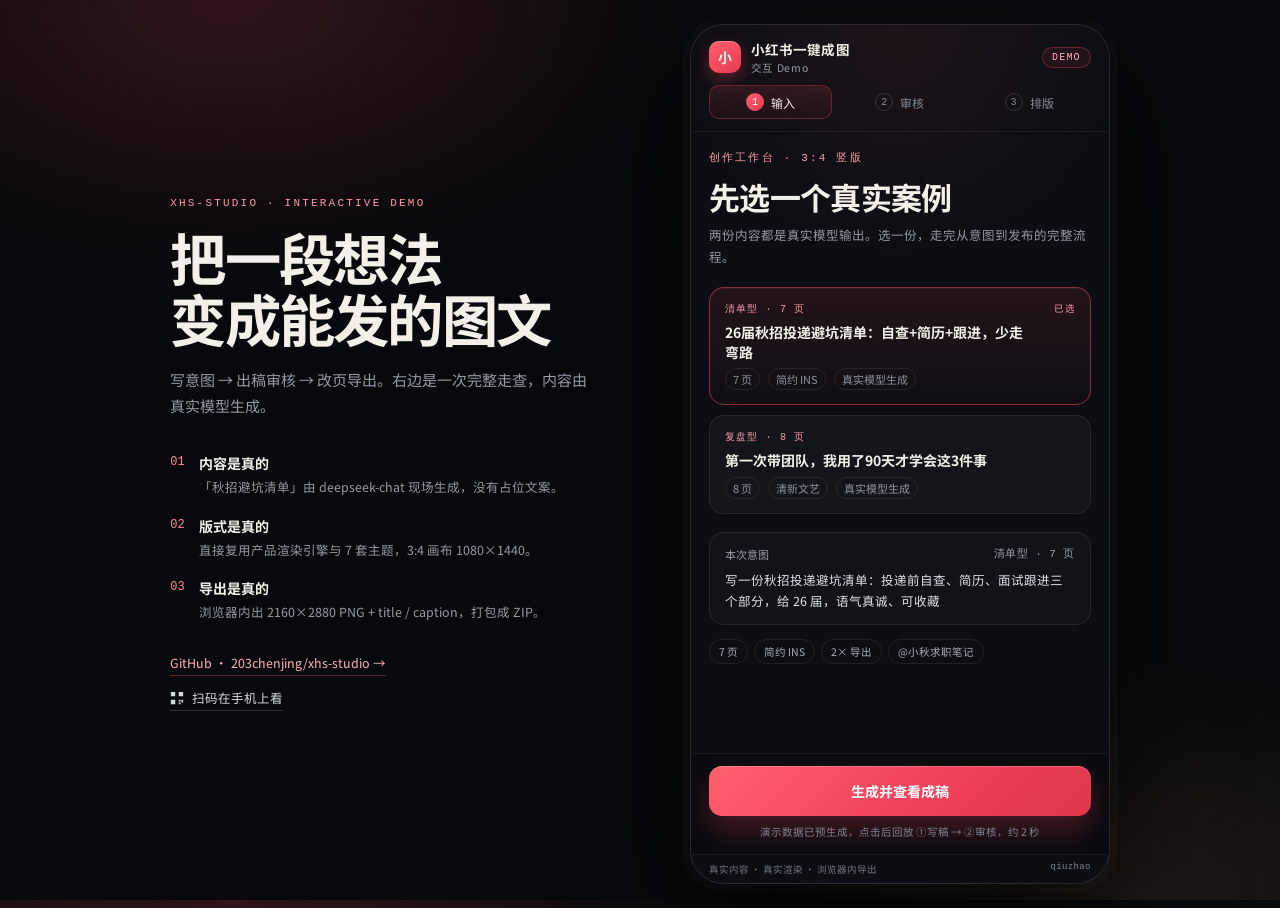
==== commit 777a82e3: "Add QR hand-off page to the static demo - demo/qr.html: "扫码在手机上看" poster with a QR generated locally" ====
--- a/demo/index.html
+++ b/demo/index.html
@@ -25,7 +25,15 @@
         <li><span>02</span><div><b>版式是真的</b><p>直接复用产品渲染引擎与 7 套主题，3:4 画布 1080×1440。</p></div></li>
         <li><span>03</span><div><b>导出是真的</b><p>浏览器内出 2160×2880 PNG + title / caption，打包成 ZIP。</p></div></li>
       </ul>
-      <a class="desk-link" href="https://github.com/203chenjing/xhs-studio" target="_blank" rel="noreferrer">GitHub · 203chenjing/xhs-studio →</a>
+      <div class="desk-links">
+        <a class="desk-link" href="https://github.com/203chenjing/xhs-studio" target="_blank" rel="noreferrer">GitHub · 203chenjing/xhs-studio →</a>
+        <a class="desk-link desk-link-qr" href="qr.html">
+          <svg class="desk-qr-icon" viewBox="0 0 16 16" aria-hidden="true">
+            <path fill="currentColor" d="M1 1h5v5H1zM10 1h5v5h-5zM1 10h5v5H1zM10 10h2v2h-2zM13 10h2v3h-2zM10 13h2v2h-2z"/>
+          </svg>
+          扫码在手机上看
+        </a>
+      </div>
     </aside>
 
     <div class="phone">
--- a/demo/assets/page.css
+++ b/demo/assets/page.css
@@ -1623,3 +1623,23 @@
     /* 图片本身不要重复描边，圆角由容器裁切 */
     .photo-hero-img, .gallery-img, .block-thumb-img { display: block; }
     .photo-page .page-content { gap: 18px; }
+
+    /* 时间线小标签：只允许单行，避免窄屏 / 导出字体替换后折行压住标题 */
+    .step-badge {
+      display: inline-flex;
+      align-items: center;
+      align-self: flex-start;
+      flex-shrink: 0;
+      white-space: nowrap;
+      max-width: 100%;
+      font-family: var(--page-font-body);
+      letter-spacing: 0.02em;
+      line-height: 1.35;
+    }
+
+    /* 固定 1080×1440 画布：关闭移动端字号自动放大（font boosting），
+       否则窄屏上标签/标题会被系统放大后折行、压住下一行。 */
+    .xhs-page {
+      -webkit-text-size-adjust: none;
+      text-size-adjust: none;
+    }
--- a/demo/demo.css
+++ b/demo/demo.css
@@ -544,3 +544,47 @@
   .phone { height: calc(100vh - 40px); }
   @media (max-width: 900px) { .phone { height: 100vh; } }
 }
+
+/* 固定画布 + 固定壳层：关闭移动端字号自动放大 */
+html, body {
+  -webkit-text-size-adjust: 100%;
+  text-size-adjust: 100%;
+}
+
+/* 桌面侧栏：GitHub + 扫码入口 */
+.desk-links { display: flex; flex-direction: column; gap: 12px; align-items: flex-start; }
+.desk-link-qr {
+  display: inline-flex; align-items: center; gap: 8px;
+  color: #d7dbe3;
+  border-bottom-color: rgba(255, 255, 255, 0.16);
+}
+.desk-link-qr:hover { color: #fff; }
+.desk-qr-icon {
+  width: 14px; height: 14px; flex-shrink: 0;
+  background:
+    linear-gradient(90deg, currentColor 0 4px, transparent 4px 10px, currentColor 10px 14px),
+    linear-gradient(currentColor 0 4px, transparent 4px 10px, currentColor 10px 14px);
+  background-size: 14px 14px;
+  -webkit-mask:
+    linear-gradient(#000 0 0) 0 0 / 4px 4px no-repeat,
+    linear-gradient(#000 0 0) 10px 0 / 4px 4px no-repeat,
+    linear-gradient(#000 0 0) 0 10px / 4px 4px no-repeat,
+    linear-gradient(#000 0 0) 6px 6px / 2px 2px no-repeat,
+    linear-gradient(#000 0 0) 10px 10px / 4px 4px no-repeat;
+  mask:
+    linear-gradient(#000 0 0) 0 0 / 4px 4px no-repeat,
+    linear-gradient(#000 0 0) 10px 0 / 4px 4px no-repeat,
+    linear-gradient(#000 0 0) 0 10px / 4px 4px no-repeat,
+    linear-gradient(#000 0 0) 6px 6px / 2px 2px no-repeat,
+    linear-gradient(#000 0 0) 10px 10px / 4px 4px no-repeat;
+  background-color: currentColor;
+}
+
+/* SVG 版二维码图标：清掉上面的 CSS 画图回退 */
+.desk-qr-icon {
+  width: 14px; height: 14px;
+  background: none;
+  -webkit-mask: none;
+  mask: none;
+  color: currentColor;
+}
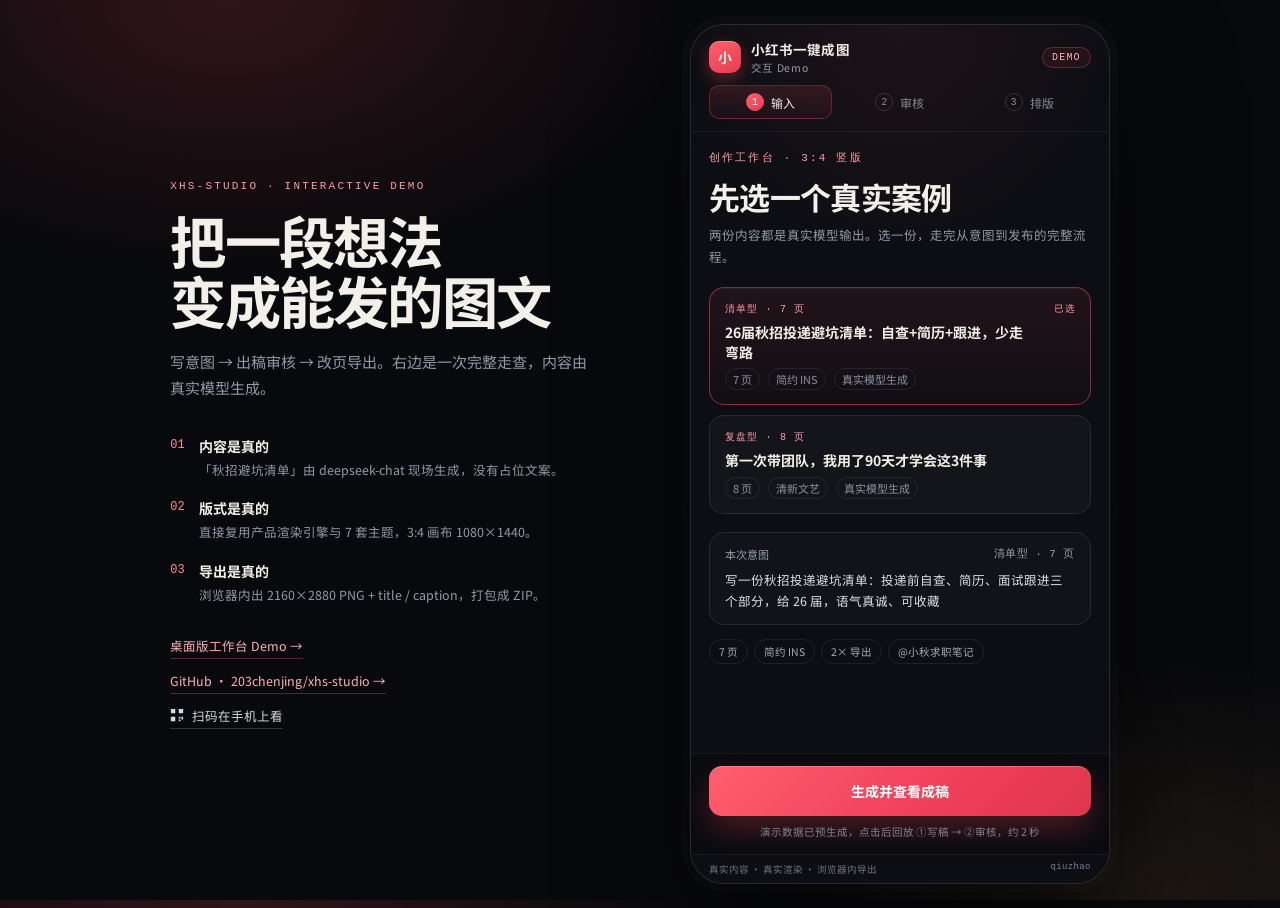
==== commit 3c265561: "Add desktop workspace demo and document the demo method - demo/pc.html: three-column studio (write/r" ====
--- a/demo/index.html
+++ b/demo/index.html
@@ -26,6 +26,7 @@
         <li><span>03</span><div><b>导出是真的</b><p>浏览器内出 2160×2880 PNG + title / caption，打包成 ZIP。</p></div></li>
       </ul>
       <div class="desk-links">
+        <a class="desk-link" href="pc.html">桌面版工作台 Demo →</a>
         <a class="desk-link" href="https://github.com/203chenjing/xhs-studio" target="_blank" rel="noreferrer">GitHub · 203chenjing/xhs-studio →</a>
         <a class="desk-link desk-link-qr" href="qr.html">
           <svg class="desk-qr-icon" viewBox="0 0 16 16" aria-hidden="true">
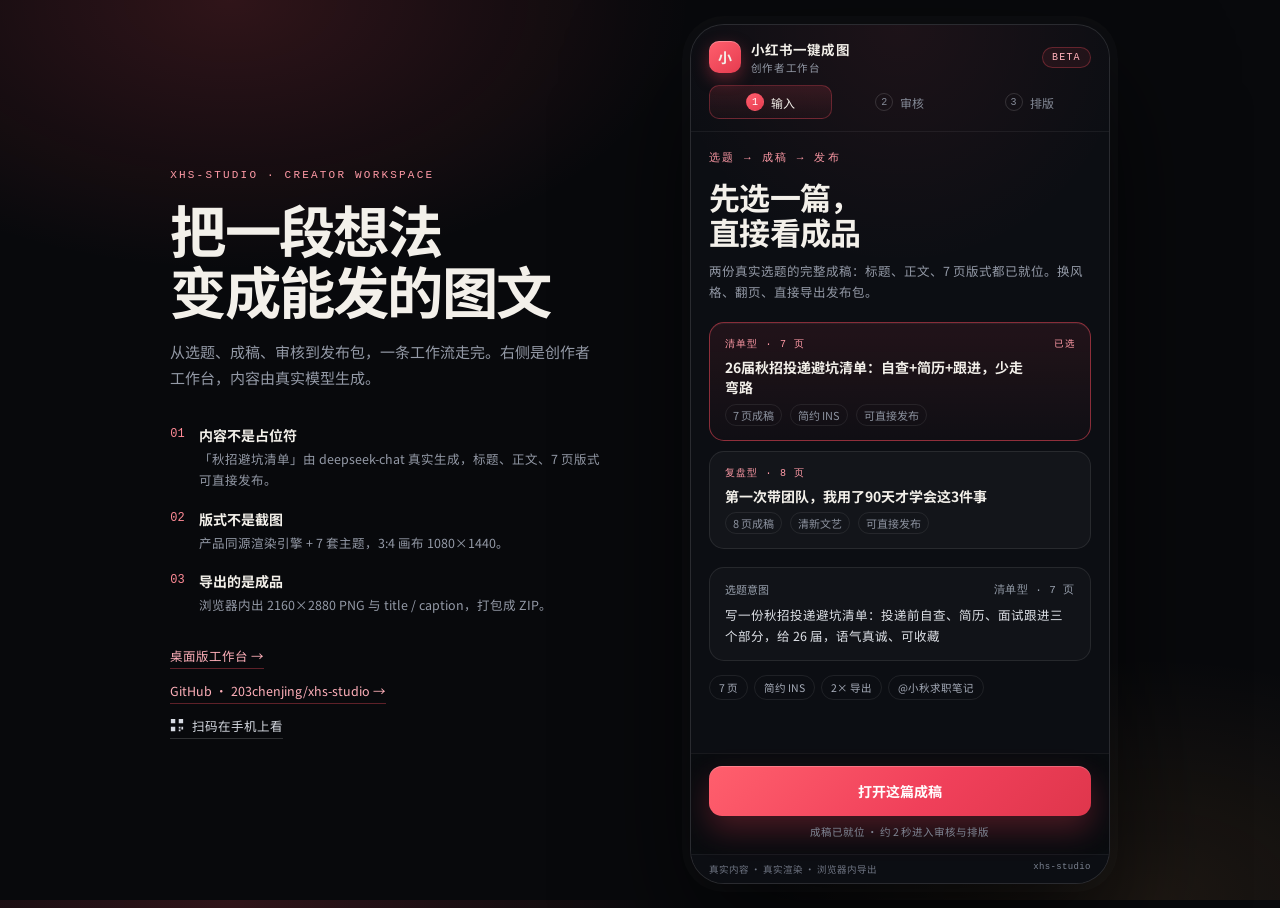
==== commit 9da6723e: "Reposition the static experience as a product workspace, not a demo - remove DEMO labels and demo-fl" ====
--- a/demo/index.html
+++ b/demo/index.html
@@ -4,8 +4,8 @@
   <meta charset="UTF-8">
   <meta name="viewport" content="width=device-width, initial-scale=1.0, viewport-fit=cover">
   <meta name="theme-color" content="#0b0c10">
-  <meta name="description" content="小红书一键成图：从一句意图到可发布的 3:4 图文。真实模型内容 + 真实渲染引擎 + 浏览器内导出 ZIP。">
-  <title>小红书一键成图 · 交互 Demo</title>
+  <meta name="description" content="从一句意图，到一套能发的图文。真实模型成稿、7 套主题、3:4 画布，浏览器内导出 2160×2880 发布包。">
+  <title>小红书一键成图 · 创作者工作台</title>
   <link rel="icon" href="data:image/svg+xml,%3Csvg xmlns='http://www.w3.org/2000/svg' viewBox='0 0 32 32'%3E%3Crect width='32' height='32' rx='9' fill='%23f0405a'/%3E%3Ctext x='16' y='22' font-size='17' font-family='sans-serif' font-weight='700' text-anchor='middle' fill='%23fff'%3E%E5%B0%8F%3C/text%3E%3C/svg%3E">
   <link rel="preload" href="assets/fonts/xhs-sans-regular.woff2" as="font" type="font/woff2" crossorigin>
   <link rel="preload" href="assets/fonts/xhs-sans-bold.woff2" as="font" type="font/woff2" crossorigin>
@@ -17,16 +17,16 @@
 <body>
   <div class="desk">
     <aside class="desk-copy">
-      <p class="eyebrow">xhs-studio · interactive demo</p>
+      <p class="eyebrow">xhs-studio · creator workspace</p>
       <h1>把一段想法<br>变成能发的图文</h1>
-      <p class="desk-lead">写意图 → 出稿审核 → 改页导出。右边是一次完整走查，内容由真实模型生成。</p>
+      <p class="desk-lead">从选题、成稿、审核到发布包，一条工作流走完。右侧是创作者工作台，内容由真实模型生成。</p>
       <ul class="desk-list">
-        <li><span>01</span><div><b>内容是真的</b><p>「秋招避坑清单」由 deepseek-chat 现场生成，没有占位文案。</p></div></li>
-        <li><span>02</span><div><b>版式是真的</b><p>直接复用产品渲染引擎与 7 套主题，3:4 画布 1080×1440。</p></div></li>
-        <li><span>03</span><div><b>导出是真的</b><p>浏览器内出 2160×2880 PNG + title / caption，打包成 ZIP。</p></div></li>
+        <li><span>01</span><div><b>内容不是占位符</b><p>「秋招避坑清单」由 deepseek-chat 真实生成，标题、正文、7 页版式可直接发布。</p></div></li>
+        <li><span>02</span><div><b>版式不是截图</b><p>产品同源渲染引擎 + 7 套主题，3:4 画布 1080×1440。</p></div></li>
+        <li><span>03</span><div><b>导出的是成品</b><p>浏览器内出 2160×2880 PNG 与 title / caption，打包成 ZIP。</p></div></li>
       </ul>
       <div class="desk-links">
-        <a class="desk-link" href="pc.html">桌面版工作台 Demo →</a>
+        <a class="desk-link" href="pc.html">桌面版工作台 →</a>
         <a class="desk-link" href="https://github.com/203chenjing/xhs-studio" target="_blank" rel="noreferrer">GitHub · 203chenjing/xhs-studio →</a>
         <a class="desk-link desk-link-qr" href="qr.html">
           <svg class="desk-qr-icon" viewBox="0 0 16 16" aria-hidden="true">
@@ -44,10 +44,10 @@
             <span class="brand-mark" aria-hidden="true">小</span>
             <div class="brand-text">
               <b>小红书一键成图</b>
-              <span>交互 Demo</span>
+              <span>创作者工作台</span>
             </div>
           </div>
-          <span class="pill">DEMO</span>
+          <span class="pill">BETA</span>
         </header>
 
         <nav class="stepper" id="stepper" aria-label="流程步骤">
@@ -59,15 +59,15 @@
         <main class="screens" id="screens">
           <section class="screen is-active" data-screen="1" aria-label="输入意图">
             <div class="scroll">
-              <p class="eyebrow">创作工作台 · 3:4 竖版</p>
-              <h2 class="hero-title">先选一个真实案例</h2>
-              <p class="hero-sub">两份内容都是真实模型输出。选一份，走完从意图到发布的完整流程。</p>
+              <p class="eyebrow">选题 → 成稿 → 发布</p>
+              <h2 class="hero-title">先选一篇，<br>直接看成品</h2>
+              <p class="hero-sub">两份真实选题的完整成稿：标题、正文、7 页版式都已就位。换风格、翻页、直接导出发布包。</p>
 
               <div class="decks" id="decks"></div>
 
               <div class="intent-card">
                 <div class="intent-head">
-                  <span>本次意图</span>
+                  <span>选题意图</span>
                   <span class="mono" id="intent-kicker">清单型 · 7 页</span>
                 </div>
                 <p id="intent-text"></p>
@@ -76,14 +76,14 @@
               <div class="meta-chips" id="deck-meta"></div>
             </div>
             <div class="actions">
-              <button type="button" class="btn primary" id="btn-start">生成并查看成稿</button>
-              <p class="fine">演示数据已预生成，点击后回放 ①写稿 → ②审核，约 2 秒</p>
+              <button type="button" class="btn primary" id="btn-start">打开这篇成稿</button>
+              <p class="fine">成稿已就位 · 约 2 秒进入审核与排版</p>
             </div>
           </section>
 
           <section class="screen" data-screen="2" aria-label="审核">
             <div class="scroll">
-              <div class="risk"><span class="risk-dot" aria-hidden="true"></span><b>可以发</b><span>· 未发现发布风险</span></div>
+              <div class="risk"><span class="risk-dot" aria-hidden="true"></span><b>可以发布</b><span>· 未发现发布风险</span></div>
 
               <div class="row-between">
                 <h2 class="h2">发布文案</h2>
@@ -146,7 +146,7 @@
               <button type="button" class="btn primary" id="btn-export">导出发布包</button>
               <div class="actions-sub">
                 <button type="button" class="link" id="btn-copy-all">复制标题和正文</button>
-                <button type="button" class="link" id="btn-restart">重新体验</button>
+                <button type="button" class="link" id="btn-restart">重新开始</button>
               </div>
             </div>
           </section>
